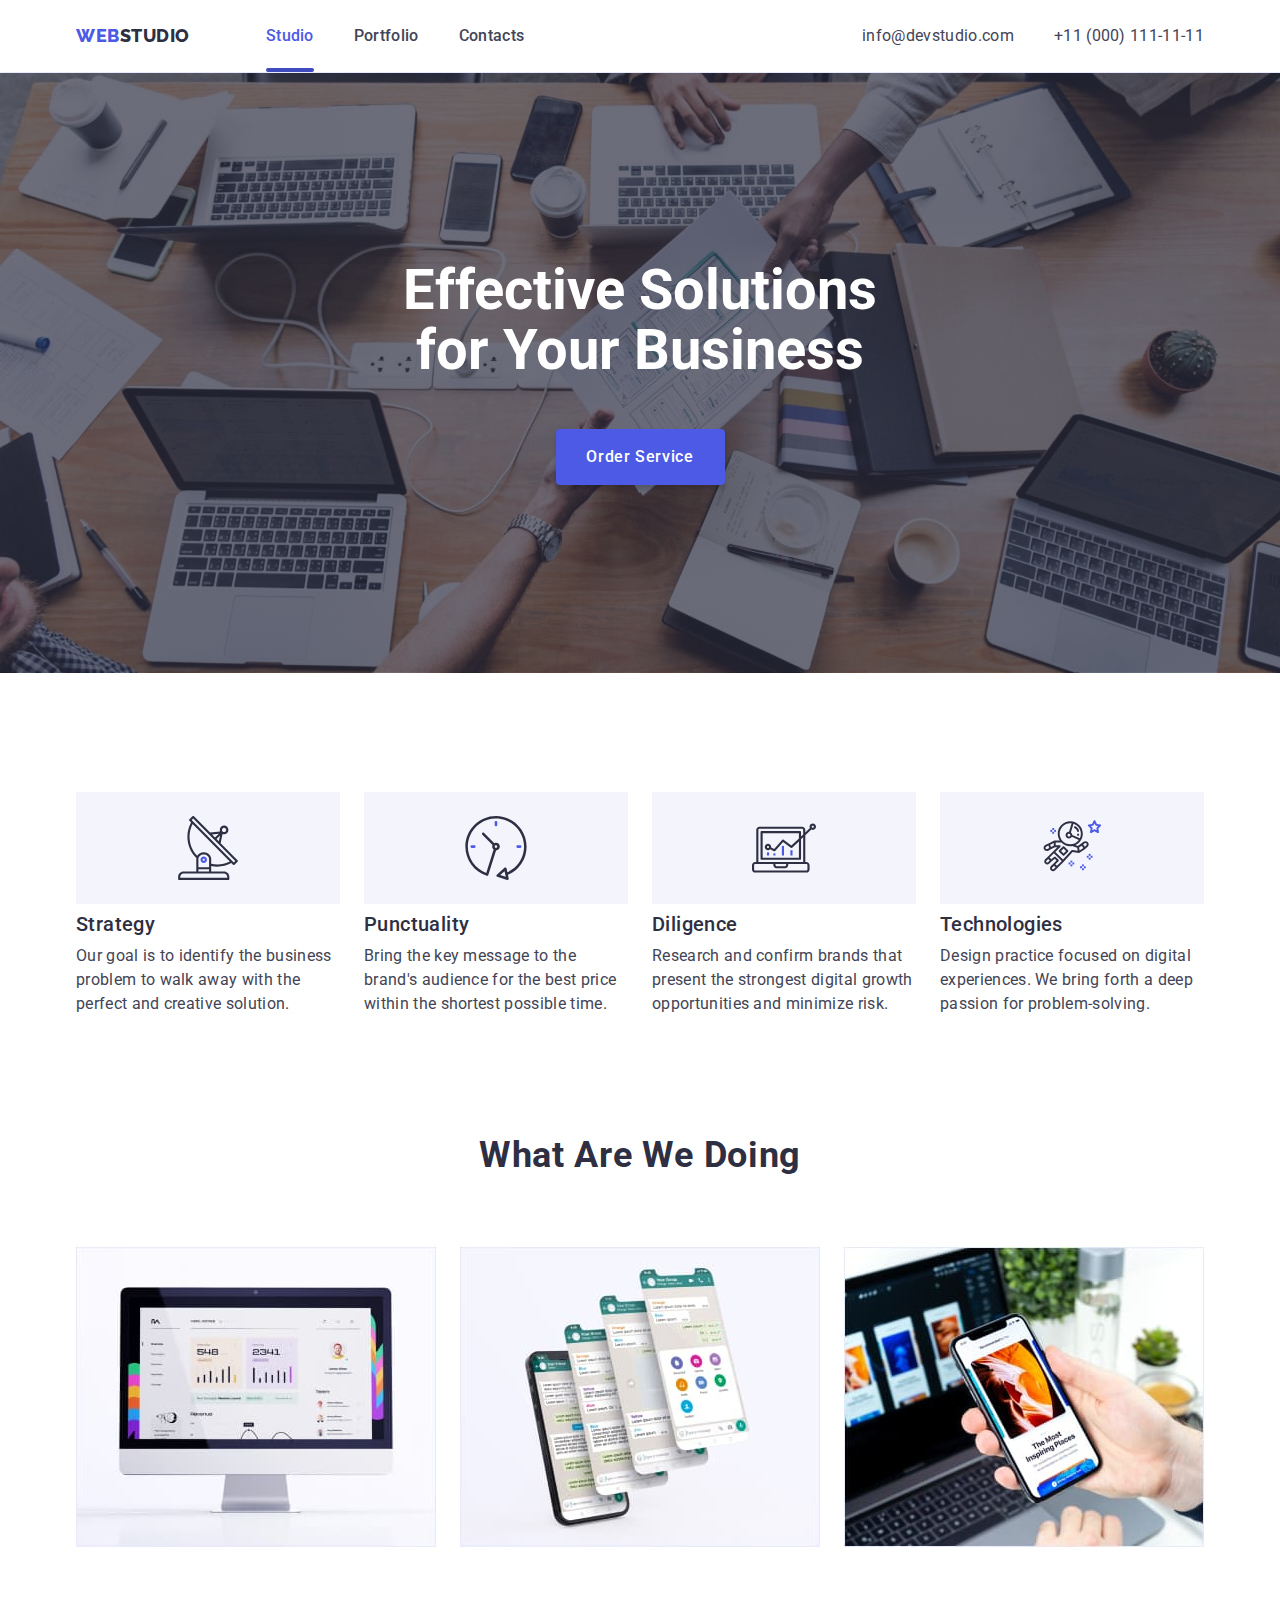
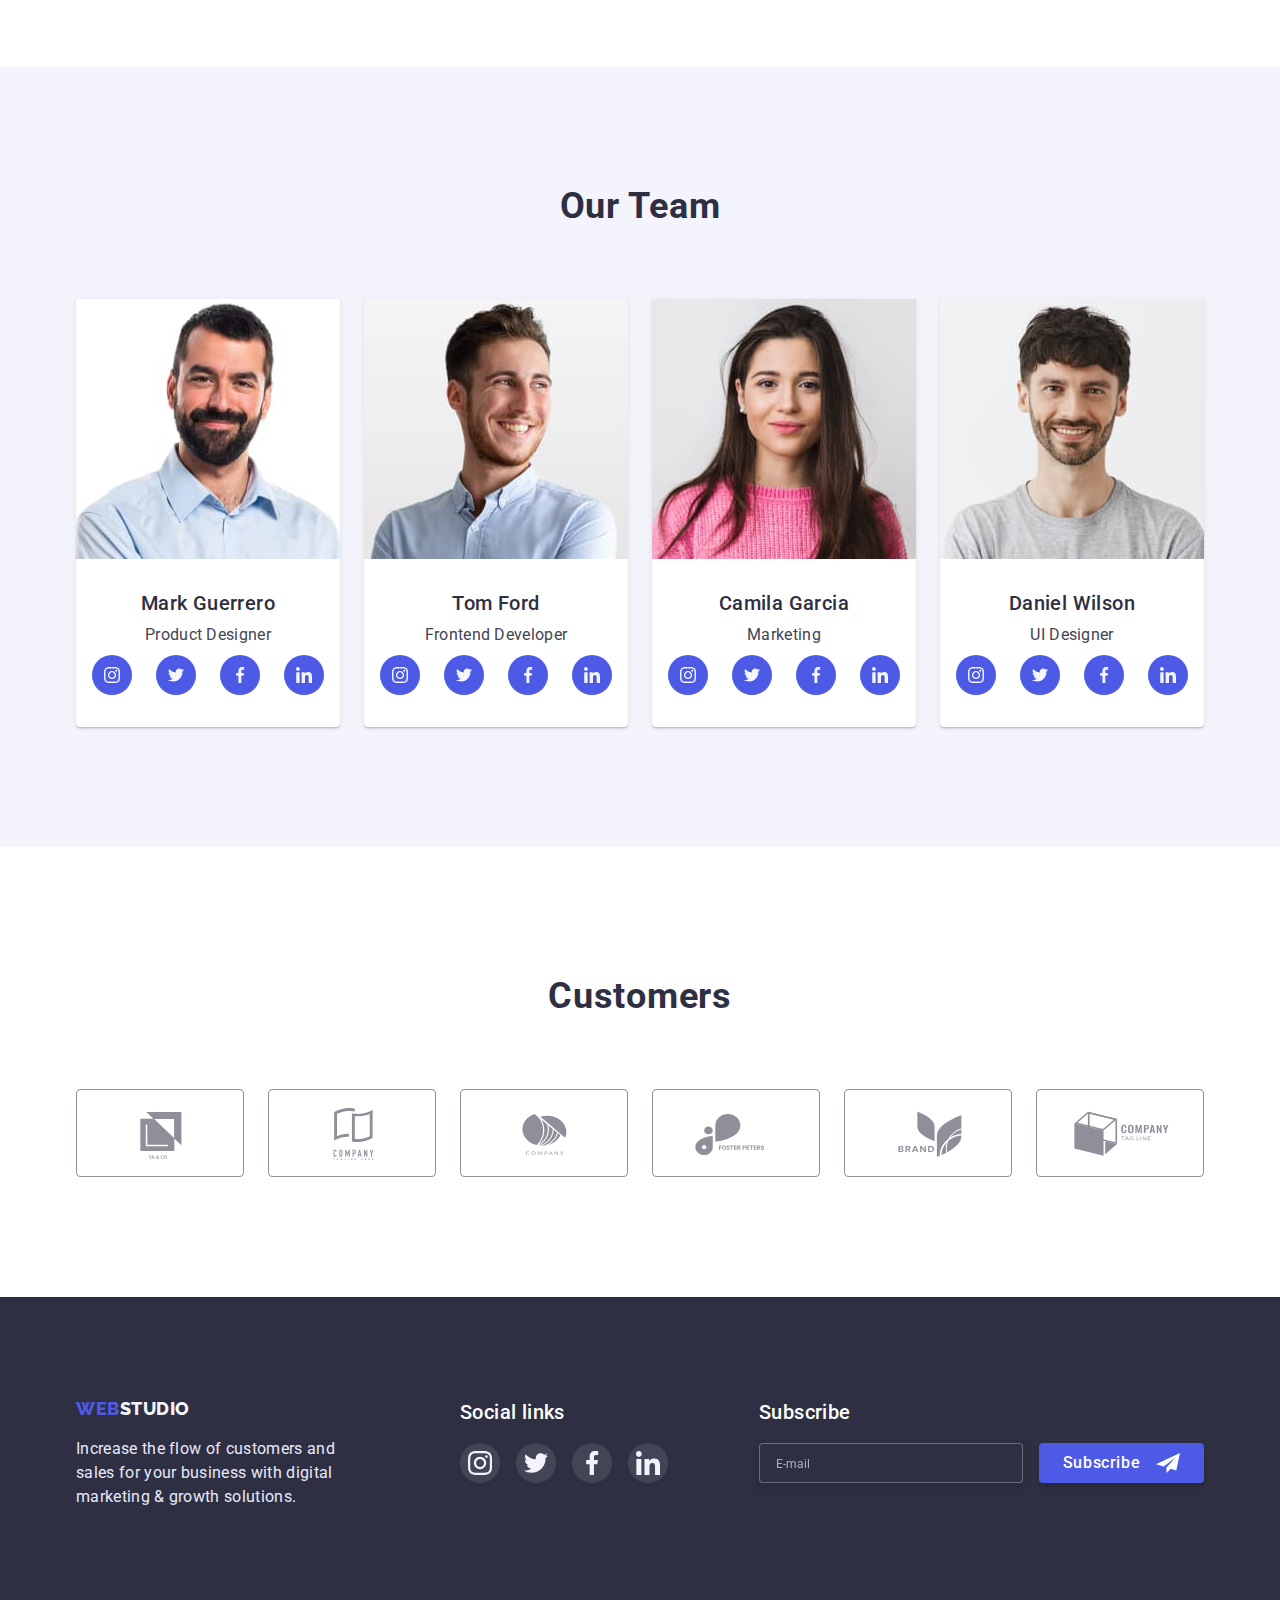
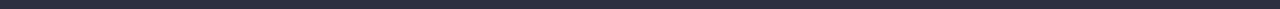
==== index.html @ 541d3044 "create7" ====
<!DOCTYPE html>
<html lang="en">
  <head>
    <meta charset="UTF-8" />
    <meta http-equiv="X-UA-Compatible" content="IE=edge" />
    <meta name="viewport" content="width=device-width, initial-scale=1.0" />
    <title>Document</title>
    <link rel="preconnect" href="https://fonts.googleapis.com" />
    <link rel="preconnect" href="https://fonts.gstatic.com" crossorigin />
    <link
      href="https://fonts.googleapis.com/css2?family=Raleway:wght@700&family=Roboto:wght@400;500;700;900&display=swap"
      rel="stylesheet"
    />
    <link rel="stylesheet" href="./css/normalize.css" />
    <link rel="stylesheet" href="./css/styles.css" />
  </head>
  <body class="first-page">

      <!---------------------- TOP-LINE ---------------------------->

    <header class="top">
      <div class="container header-container">
        <a href="/" class="logo link">WEB<span class="studio">STUDIO</span></a>
        <nav class="navigation">
          <ul class="menu list">
            <li><a href="" class="menu-item link current">Studio</a></li>
            <li>
              <a href="./portfolio.html" class="menu-item link">Portfolio</a>
            </li>
            <li><a href="" class="menu-item link">Contacts</a></li>
          </ul>
        </nav>
        <ul class="contact list">
          <li class="contact-item">
            <a class="link mail connection" href="mailto:info@devstudio.com"
              >info@devstudio.com</a
            >
          </li>
          <li class="contact-item">
            <a class="link phone connection" href="tel:+110001111111"
              >+11 (000) 111-11-11</a>
          </li>
        </ul>
      </div>
    </header>
    <main>

      <!------------------------- HERO ----------------------------->

      <section class="hero hero-ground">
        <div class="container">
          <h1 class="main-title">Effective Solutions for Your Business</h1>
          <button data-modal-open type="button" class="first-btn btn">
            Order Service
          </button>
        </div>
      </section>

      <!----------------------- ADVANTAGES -------------------------->

      <section class="advantages section">
        <div class="container">
          <h2 class="visually-hidden">Advantages</h2>
          <ul class="list adv-list">
            <li class="adv-item">
              <div class="picture-adv">
                <svg width="64" height="64">
                  <use href="./images/icons.svg#icon-antenna"></use>
                </svg>
              </div>
              <h3 class="title">Strategy</h3>
              <p class="adv-text">
                Our goal is to identify the business problem to walk away with
                the perfect and creative solution.
              </p>
            </li>
            <li class="adv-item">
              <div class="picture-adv">
                <svg width="64" height="64">
                  <use href="./images/icons.svg#icon-clock"></use>
                </svg>
              </div>
              <h3 class="title">Punctuality</h3>
              <p class="adv-text">
                Bring the key message to the brand's audience for the best price
                within the shortest possible time.
              </p>
            </li>
            <li class="adv-item">
              <div class="picture-adv">
                <svg width="64" height="64">
                  <use href="./images/icons.svg#icon-diagram"></use>
                </svg>
              </div>
              <h3 class="title">Diligence</h3>
              <p class="adv-text">
                Research and confirm brands that present the strongest digital
                growth opportunities and minimize risk.
              </p>
            </li>
            <li class="adv-item">
              <div class="picture-adv">
                <svg width="64" height="64">
                  <use href="./images/icons.svg#icon-astronaut"></use>
                </svg>
              </div>
              <h3 class="title">Technologies</h3>
              <p class="adv-text">
                Design practice focused on digital experiences. We bring forth a
                deep passion for problem-solving.
              </p>
            </li>
          </ul>
        </div>
      </section>

      <!--------------------- LIST OF DOING ------------------------->

      <section class="works section">
        <div class="container">
          <h2 class="heading">What are we doing</h2>
          <ul class="list pic-doing">
            <li class="picture">
              <img src="./images/web.jpg" alt="web" width="360" />
            </li>
            <li class="picture">
              <img src="./images/app.jpg" alt="app" width="360" />
            </li>
            <li class="picture">
              <img src="./images/design.jpg" alt="design" width="360" />
            </li>
          </ul>
        </div>
      </section>

      <!------------------------- TEAM ------------------------------->

      <section class="team section">
        <div class="container">
          <h2 class="heading">Our Team</h2>
          <ul class="list card-general">
            <li class="team-card">
              <img src="./images/mark.jpg" alt="mark" width="264" />
              <div class="space-card">
                <h3 class="card-name title">Mark Guerrero</h3>
                <p class="card-title">Product Designer</p>
                <ul class="soc-contacts list">
                  <li class="soc-items">
                    <a href="" class="soc-link link">
                      <svg class="soc-icon" width="16" height="16">
                        <use href="./images/icons.svg#icon-instagram"></use>
                      </svg>
                    </a>
                  </li>
                  <li class="soc-items">
                    <a href="" class="soc-link link">
                      <svg class="soc-icon" width="16" height="16">
                        <use href="./images/icons.svg#icon-twitter"></use>
                      </svg>
                    </a>
                  </li>
                  <li class="soc-items">
                    <a href="" class="soc-link link">
                      <svg class="soc-icon" width="16" height="16">
                        <use href="./images/icons.svg#icon-facebook"></use>
                      </svg>
                    </a>
                  </li>
                  <li class="soc-items">
                    <a href="" class="soc-link link">
                      <svg class="soc-icon" width="16" height="16">
                        <use href="./images/icons.svg#icon-linkedin"></use>
                      </svg>
                    </a>
                  </li>
                </ul>
              </div>
            </li>
            <li class="team-card">
              <img src="./images/tom.jpg" alt="tom" width="264" />
              <div class="space-card">
                <h3 class="card-name title">Tom Ford</h3>
                <p class="card-title">Frontend Developer</p>
                <ul class="soc-contacts list">
                  <li class="soc-items">
                    <a href="" class="soc-link link">
                      <svg class="soc-icon" width="16" height="16">
                        <use href="./images/icons.svg#icon-instagram"></use>
                      </svg>
                    </a>
                  </li>
                  <li class="soc-items">
                    <a href="" class="soc-link link">
                      <svg class="soc-icon" width="16" height="16">
                        <use href="./images/icons.svg#icon-twitter"></use>
                      </svg>
                    </a>
                  </li>
                  <li class="soc-items">
                    <a href="" class="soc-link link">
                      <svg class="soc-icon" width="16" height="16">
                        <use href="./images/icons.svg#icon-facebook"></use>
                      </svg>
                    </a>
                  </li>
                  <li class="soc-items">
                    <a href="" class="soc-link link">
                      <svg class="soc-icon" width="16" height="16">
                        <use href="./images/icons.svg#icon-linkedin"></use>
                      </svg>
                    </a>
                  </li>
                </ul>
              </div>
            </li>
            <li class="team-card">
              <img src="./images/camila.jpg" alt="camila" width="264" />
              <div class="space-card">
                <h3 class="card-name title">Camila Garcia</h3>
                <p class="card-title">Marketing</p>
                <ul class="soc-contacts list">
                  <li class="soc-items">
                    <a href="" class="soc-link link">
                      <svg class="soc-icon" width="16" height="16">
                        <use href="./images/icons.svg#icon-instagram"></use>
                      </svg>
                    </a>
                  </li>
                  <li class="soc-items">
                    <a href="" class="soc-link link">
                      <svg class="soc-icon" width="16" height="16">
                        <use href="./images/icons.svg#icon-twitter"></use>
                      </svg>
                    </a>
                  </li>
                  <li class="soc-items">
                    <a href="" class="soc-link link">
                      <svg class="soc-icon" width="16" height="16">
                        <use href="./images/icons.svg#icon-facebook"></use>
                      </svg>
                    </a>
                  </li>
                  <li class="soc-items">
                    <a href="" class="soc-link link">
                      <svg class="soc-icon" width="16" height="16">
                        <use href="./images/icons.svg#icon-linkedin"></use>
                      </svg>
                    </a>
                  </li>
                </ul>
              </div>
            </li>
            <li class="team-card">
              <img src="./images/daniel.jpg" alt="daniel" width="264" />
              <div class="space-card">
                <h3 class="card-name title">Daniel Wilson</h3>
                <p class="card-title">UI Designer</p>
                <ul class="soc-contacts list">
                  <li class="soc-items">
                    <a href="" class="soc-link link">
                      <svg class="soc-icon" width="16" height="16">
                        <use href="./images/icons.svg#icon-instagram"></use>
                      </svg>
                    </a>
                  </li>
                  <li class="soc-items">
                    <a href="" class="soc-link link">
                      <svg class="soc-icon" width="16" height="16">
                        <use href="./images/icons.svg#icon-twitter"></use>
                      </svg>
                    </a>
                  </li>
                  <li class="soc-items">
                    <a href="" class="soc-link link">
                      <svg class="soc-icon" width="16" height="16">
                        <use href="./images/icons.svg#icon-facebook"></use>
                      </svg>
                    </a>
                  </li>
                  <li class="soc-items">
                    <a href="" class="soc-link link">
                      <svg class="soc-icon" width="16" height="16">
                        <use href="./images/icons.svg#icon-linkedin"></use>
                      </svg>
                    </a>
                  </li>
                </ul>
              </div>
            </li>
          </ul>
        </div>
      </section>

      <!----------------------- CUSTOMERS ---------------------------->

      <section class="customers section">
        <div class="container">
          <h2 class="heading">Customers</h2>
          <ul class="customers-card list">
            <li class="company">
              <a class="company-link link" href="">
                <svg class="company-icon" width="104" height="56">
                  <use href="./images/icons.svg#icon-partner1"></use>
                </svg>
              </a>
            </li>
            <li class="company">
              <a class="company-link link" href="">
                <svg class="company-icon" width="104" height="56">
                  <use href="./images/icons.svg#icon-partner2"></use>
                </svg>
              </a>
            </li>
            <li class="company">
              <a class="company-link link" href="">
                <svg class="company-icon" width="104" height="56">
                  <use href="./images/icons.svg#icon-partner3"></use>
                </svg>
              </a>
            </li>
            <li class="company">
              <a class="company-link link" href="">
                <svg class="company-icon" width="104" height="56">
                  <use href="./images/icons.svg#icon-partner4"></use>
                </svg>
              </a>
            </li>
            <li class="company">
              <a class="company-link link" href="">
                <svg class="company-icon" width="104" height="56">
                  <use href="./images/icons.svg#icon-partner5"></use>
                </svg>
              </a>
            </li>
            <li class="company">
              <a class="company-link link" href="">
                <svg class="company-icon" width="104" height="56">
                  <use href="./images/icons.svg#icon-partner6"></use>
                </svg>
              </a>
            </li>
          </ul>
        </div>
      </section>
    </main>

     <!------------------------- FOOTER ------------------------------>

    <footer class="footer footer-ground">
      <div class="container three-boxes">

       <!------------------------- first-box ------------------------>
      
        <div class="first-footer-box">
          <a href="/" class="logo link logo-footer"
            >WEB<span class="studio-footer">STUDIO</span></a>
          <p class="text-footer">
            Increase the flow of customers and sales for your business with
            digital marketing & growth solutions.
          </p>
        </div>

        <!------------------------- second-box ------------------------>

        <div class="second-footer-box">
          <h3 class="title title-footer">Social links</h3>
          <ul class="soc-contacts-footer list">
            <li class="soc-items">
              <a href="" class="soc-link-footer link">
                <svg class="soc-icon" width="24" height="24">
                  <use href="./images/icons.svg#icon-instagram"></use>
                </svg>
              </a>
            </li>
            <li class="soc-items">
              <a href="" class="soc-link-footer link">
                <svg class="soc-icon" width="24" height="24">
                  <use href="./images/icons.svg#icon-twitter"></use>
                </svg>
              </a>
            </li>
            <li class="soc-items">
              <a href="" class="soc-link-footer link">
                <svg class="soc-icon" width="24" height="24">
                  <use href="./images/icons.svg#icon-facebook"></use>
                </svg>
              </a>
            </li>
            <li class="soc-items">
              <a href="" class="soc-link-footer link">
                <svg class="soc-icon" width="24" height="24">
                  <use href="./images/icons.svg#icon-linkedin"></use>
                </svg>
              </a>
            </li>
          </ul>
        </div>

        <!------------------------- third-box ------------------------>

        <div class="third-footer-box">
          <form class="email-input">
            <p class="title title-footer">Subscribe</p>
              <div class="subscribe-flex">
                <input type="email" name="email" placeholder="E-mail" class="subscribe-input">
                  <button type="submit" class="btn subscribe-btn">Subscribe
                    <svg class="icon-tg" width="24" height="24">
                      <use href="./images/icons.svg#icon-tg"></use>
                    </svg>
                  </button>
              </div>
          </form>
        </div>
      </div>
    </footer>

    <!------------------------- BACKDROP ----------------------------->

      <div class="backdrop is-hidden" data-modal>
        <div class="modal">
          <p class="modal-title">
            Leave your contacts and we will call you back
          </p>

          <form class="contact-form">
        
            <!-------------------- inputs -------------------------->
            <div class="parent">
              <label for="name" class="form-field">
                <span class="form-label">Name</span>
                <span class="icon-set">
                  <input type="text" name="name" class="form-input" />
                  <svg width="18" height="18" class="icon">
                    <use href="./images/icons.svg#icon-person"></use>
                  </svg>
                </span>
              </label>
            </div>
        
            <div class="parent">
              <label for="tel" class="form-field">
                <span class="form-label">Phone</span>
                <span class="icon-set">
                  <input type="tel" name="tel" class="form-input" />
                  <svg width="18" height="24" class="icon">
                    <use href="./images/icons.svg#icon-phone"></use>
                  </svg>
                </span>
              </label>
            </div>
        
            <div class="parent">
              <label for="email" class="form-field">
                <span class="form-label">Email</span>
                <span class="icon-set">
                  <input type="email" name="email" class="form-input" />
                  <svg width="18" height="24" class="icon">
                    <use href="./images/icons.svg#icon-email"></use>
                  </svg>
                </span>
              </label>
            </div>
        
            <!-------------------- comments -------------------------->
        
            <label for="comment" class="form-field">
              <span class="form-label">Comment</span>
              <textarea name="comment" placeholder="Text input" class="textarea-form"></textarea>
            </label>
        
            <!-------------------- checker -------------------------->
          <label class="check-label">
            <input type="checkbox" name="agreement" class="check-input visually-hidden">
              <span class="checkbox"></span>
              <span class="text-agreement">
                I accept the terms and conditions of the
                <a class="agreement" href="">Privacy Policy</a>
              </span>
          </label>
              
        
            <!-------------------- button-send -------------------------->
        
            <div class="button-modal">
              <button type="submit" class="btn button-send">Send</button>
            </div>
        
            <button type="button" class="modal-close" data-modal-close>
              <svg width="8" height="8" class="modal-close-cross">
                <use href="./images/icons.svg#icon-close-cross"></use>
              </svg>
            </button>
          </form>
        </div>
      </div>
        

   <!-------------------------- JS_SCRIPT ---------------------------->

    <script src="./js/modal.js"></script>

  </body>
</html>
---- css/styles.css ----
:root {
    --first-text-color: #434455;
    --second-text-color: #E7E9FC;
    --first-title-color: #FFFFFF;
    --second-title-color: #2E2F42;
    --btn-color: #FFFFFF;
    --first-active-color: #404BBF;
    --second-btn-background: #F4F4FD;
    --first-logo-color: #4D5AE5;
    --second-logo-color: #2E2F42;
    --active-color: #4D5AE5;
    --menu-color: #2E2F42;
    --menu-hover-color: #434455;
    --body-background: #FFFFFF;
    --footer-background: #2E2F42;
    --hero-background: #2E2F42;
    --team-background-color: #F4F4FD;
    --card-background: #FFFFFF;
    --studio-footer-color: #F4F4FD;
    --slate-color: #434455;
    --modal-bc: #FCFCFC;
    --modal-close-bc: #E7E9FC;
    --icon-modal-fill: #2E2F42;
    --border-color: 1px solid #E7E9FC;
    --transition: 250ms cubic-bezier(0.4, 0, 0.2, 1);
}
body {
    font-family: "Roboto", sans-serif;
    font-size: 16px;
    background-color: var(--body-background);
    color: var(--slate-color);
} 
* {
    box-sizing: border-box;
}
.container {
    width: 1158px;
    margin-right: auto;
    margin-left: auto;
    padding-left: 15px;
    padding-right: 15px;
}
.section {
    padding-bottom: 120px;
    padding-top: 96px;
}
ul {
margin: 0;
padding-left: 0;
}
img {
    display:block;
    max-width: 100%;
    height: auto;
}
h1,
h2,
h3,
h4,
h5,
h6,
p {
    margin: 0;
}
button {
    margin: 0;
    padding: 0;
}
address {
    font-style: normal;
}
.list {
    list-style: none;
}
.link {
    text-decoration: none;
}
/* ------------- TOP-LINE ----------------*/

.top {
    box-shadow: 0px 2px 1px rgba(46, 47, 66, 0.08), 0px 1px 1px rgba(46, 47, 66, 0.16), 0px 1px 6px rgba(46, 47, 66, 0.08);
    border-bottom: var(--border-color)
}
.logo {
    font-family: 'Raleway', sans-serif;
    font-weight: 800;
    font-size: 18px;
    line-height: 1.33;
    letter-spacing: 0.03em;
    text-transform: uppercase;
    color: var(--first-logo-color);
    margin-right: 76px;
}
.studio {
        color: var(--second-logo-color);
}
.header-container, .menu, .contact, .soc-link, .soc-link-footer {
    display: flex;
    align-items: center;
}
.menu {
    gap: 40px;
} 
.menu-item {
    position: relative;
    transition: color var(--transition);
    font-weight: 500;
    color: var(--menu-color);
    padding-top: 24px;
    padding-bottom: 24px;
    display: block;
    line-height: 1.5;
    letter-spacing: 0.02em;
    color: var(--slate-color);
}
.menu-item:hover, .menu-item:focus,
.mail:hover, .mail:focus,
.phone:hover, .phone:focus,
.agreement {  
color: var(--active-color);
}
.menu-item.current::after {
    content: '';
    position: absolute;
    left: 0;
    bottom: 0;
    width: 100%;
    height: 4px;
    background-color: var(--first-active-color);
    border-radius: 2px;
}
.current {
    color: var(--active-color);
}
.contact {
    margin-left: auto;
}
.connection, .modal-title, .adv-text, .text-footer {
    line-height: 1.5;
    letter-spacing: 0.02em;
    color: var(--slate-color);
}
.mail {
    transition: color var(--transition);
    margin-right: 40px;
}
.phone {
    transition: color var(--transition);
    font-weight: 400;
}

/* --------------HERO------------- */
.hero {
    padding-top: 188px;
    padding-bottom: 188px;
    text-align: center;
    margin-left: auto;
    margin-right: auto;
}
.hero-ground {
    background-color: var(--hero-background);
    background-image: linear-gradient(rgba(46, 47, 66, 0.7), rgba(46, 47, 66, 0.7)), url(../images/office.jpg);
    background-position: center;
    background-repeat: no-repeat;
    background-size: cover;
    max-width: 1440px;
}
.main-title {
    font-weight: 700;
    font-size: 56px;
    line-height: 1.07;
    color: var(--first-title-color);
    margin: 0 auto 48px;
    width: 494px;
}
.btn {
    font-family: inherit;
    font-weight: 500;
    font-size: 16px;
    letter-spacing: 0.04em;
    cursor: pointer;
}

.first-btn, .button-send, .subscribe-btn {
    min-width: 169px;
    height: 56px;
    line-height: 1.19;
    background-color: var(--active-color);
    box-shadow: 0px 4px 4px rgba(0, 0, 0, 0.15);
    border-radius: 4px;
    border: none;
    color: var(--btn-color);
    transition: background-color var(--transition),
                box-shadow var(--transition);
}
.first-btn:hover, .first-btn:focus,
.button-send:hover, .button-send:focus,
.subscribe-btn:hover, .subscribe-btn:focus {
    background-color: var(--first-active-color);
    box-shadow: 0px 4px 4px rgba(0, 0, 0, 0.15);
}

.backdrop {
    position: fixed;
    top: 0;
    left: 0;
    width: 100%;
    height: 100%;
    opacity: 1;
    background-color: rgba(46, 47, 66, 0.4);
    transition: opacity var(--transition);
}
.is-hidden {
    opacity: 0;
    pointer-events: none;
}
.backdrop.is-hidden .modal {
    transform: translate(-50%, -50%) scaleX(0);
}
.modal {
    position: absolute;
    top: 50%;
    left: 50%;
    transform: translate(-50%, -50%);
    width: 408px;
    padding: 72px 24px 24px;
    background-color: var(--modal-bc);
    box-shadow: 0px 1px 1px rgba(0, 0, 0, 0.14), 0px 1px 3px rgba(0, 0, 0, 0.12), 0px 2px 1px rgba(0, 0, 0, 0.2);
    border-radius: 4px;
    transform: translate(-50%, -50%) scale(1);
    transition: transform var(--transition);
}
.modal-close {
    position: absolute;
    top: 24px;
    right: 24px;
    width: 24px;
    height: 24px;   
    border-radius: 50%;
    cursor: pointer;
    background-color: var(--modal-close-bc);
    border: 1px solid rgba(0, 0, 0, 0.1);
    transition: background-color var(--transition),
                fill var(--transition);
    }
.modal-close:hover, .modal-close:focus, .modal-close:active {
    background-color: var(--first-active-color);
    fill: var(--btn-color);
}

.modal-close-cross {
    position: absolute;
    top: 50%;
    left: 50%;
    transform: translate(-50%, -50%);
}
/* ------------------FORMS---------------------- */
.modal-title {
    font-weight: 500;
    color: var(--second-title-color);
    text-align: center;
    margin-bottom: 16px;
}
.form-field {
    display: flex;
    flex-direction: column;
    border-radius: 4px;
}
.form-label {
    font-size: 12px;
    line-height: 1.33;
    letter-spacing: 0.04em;
    color: #8E8F99;
}
.form-label {
    margin-bottom: 4px;
}
.form-input {
    padding-left: 38px;
    width: 100%;
    height: 40px;
    border: 1px solid rgba(33, 33, 33, 0.2);
    border-radius: 4px;
    background-color: var(--modal-bc);
    outline: none;
    transition: border var(--transition),
                border-radius var(--transition);
}
.icon-set {
    outline: none;
    display: block;
    position: relative;
    transition: fill var(--transition);
}
.parent {
    position: relative;
    margin-bottom: 8px;
}
.icon {
    position: absolute;
    left: 16px;
    top: 50%;
    transform: translateY(-50%);
}
.form-field:focus-within > .icon-set  {
    fill: var(--active-color);
}
.form-input:focus {
    border: 1px solid var(--active-color);
    border-radius: 4px;
}

/* ---------------COMMENT----------------- */
.textarea-form {
    padding: 8px 16px;
    width: 100%;
    height: 120px;
    resize: none;
    border: 1px solid rgba(33, 33, 33, 0.2);
    border-radius: 4px;
    background-color: var(--modal-bc);
    transition: border var(--transition),
                border-radius var(--transition);
}
.textarea-form:focus {
    border: 1px solid var(--active-color);
    border-radius: 4px;
    outline: none;
}
.textarea-form::placeholder {
    color: rgba(117, 117, 117, 0.5);
    letter-spacing: 0.04em;
    line-height: 1.33;
    font-size: 12px;
}

/* ---------------CHECKBOX--------------- */
.check-label {
    display: flex;
    align-items: center;
    color: #757575;
    font-size: 12px;
    line-height: 1.33;
    letter-spacing: 0.04em;
    margin-top: 16px;
    margin-bottom: 24px;
}
.checkbox {
    width: 16px;
    height: 16px;
    margin-right: 8px;
    background-image: url(../images/Checkbox.svg);
    background-color: var(--modal-bc);
    cursor: pointer;
    transition: background-image var(--transition);
    display: block;
}
.check-input:checked+.checkbox {
    background-image: url(../images/Active-checkbox.svg);
}
.agreement {
    outline: none;
    margin-left: 3px;
}
/* -------------------BUTTON-SEND---------------- */
.button-modal {
    display: flex;
    justify-content: center;
}
.button-send{
    outline: none;
}
/* --------------------ADVANTAGES--------------------- */
.advantages {
    padding-top: 120px;
}
.visually-hidden {
    width: 1px;
    height: 1px;
    margin: -1px;
    border: 0;
    padding: 0;
    white-space: nowrap;
    clip-path: inset(100%);
    clip: rect(0 0 0 0);
    overflow: hidden;
}
.adv-item {
    width: calc((100% - 72px) / 4);
}
.picture-adv {
    display: flex;
    justify-content: center;
    height: 112px;
    background-color: #F4F4FD;
    margin-bottom: 8px;
    align-items: center;
}
.adv-list {
    gap: 24px;
    display: flex;
}
.title {
    font-weight: 500;
    font-size: 20px;
    line-height: 1.2;
    letter-spacing: 0.02em;
    color: var(--second-title-color);
    margin-bottom: 8px;
}
.adv-text {
    color: var(--first-text-color);
}

/* ------------------ LIST OF DOING--------------------- */
.works {
    padding-top: 0px;
}
.heading {
    font-weight: 700;
    font-size: 36px;
    line-height: 1.1;
    text-align: center;
    letter-spacing: 0.02em;
    text-transform: capitalize;
    color: var(--second-title-color);
    margin-bottom: 72px;
}
.pic-doing {
    display: flex;
    gap: 24px;
    align-items: center;
}

/* ------------------OUR TEAM--------------------- */
.team {
    background-color: var(--team-background-color);
    margin-left: auto;
    margin-right: auto;
    padding-top: 120px;
}
.card-general {
    display: flex;
    gap: 24px;
}
.team-card {
    background-color: var(--card-background);
    box-shadow: 0px 1px 6px rgba(46, 47, 66, 0.08), 0px 1px 1px rgba(46, 47, 66, 0.16), 0px 2px 1px rgba(46, 47, 66, 0.08);
    border-radius: 0px 0px 4px 4px;
    width: 264px;
}
.card-name {
    font-weight: 500;
    font-size: 20px;
    line-height: 1.2;
    text-align: center;
    letter-spacing: 0.02em;
    color: var(--second-title-color);
}
.card-title {
    line-height: 1.5;
    text-align: center;
    letter-spacing: 0.02em;
    color: var(--first-text-color);
    margin-bottom: 8px;
}
.soc-contacts {
    display: flex;
    justify-content: center;
    gap: 24px;
}
.soc-items {
    width: 40px;
    height: 40px;
}
.soc-link {
    transition: background-color var(--transition);
    width: 100%;
    height: 100%;
    background-color: var(--active-color);
    border-radius: 50px;
    justify-content: center;
}
 .soc-icon {
    fill: #F4F4FD;
}
.soc-link:hover, .soc-link:focus {
    background-color: var(--first-active-color);
}
.space-card {
    padding-top: 32px;
    padding-bottom: 32px;
}

/* --------------------- CUSTOMERS ------------------- */
.customers {
    padding-top: 130px;
}
.customers-card {
    display: flex;
    justify-content: center;
    gap: 24px;
}
.company {
    width: calc((100% - 120px) / 6);
}
.company-link {
    transition: fill var(--transition),
                border var(--transition);
    display: flex;
    border: 1px solid #8E8F99;
    border-radius: 4px;
    fill: #8E8F99;
    height: 88px;
    align-items: center;
    justify-content: center;
}
.company-link:hover, .company-link:focus {
    fill: var(--first-active-color);
    border: 1px solid var(--first-active-color);
}

/* ------------------- FOOTER --------------------- */
.footer {
    padding-top: 100px;
    padding-bottom: 100px;
}
.footer-ground {
    background-color: var(--footer-background)
}
.three-boxes {
    display: flex;
}
.first-footer-box {
    max-width: 264px;
    margin-right: 120px;
}
.logo-footer {
    line-height: 1.33;
    margin-bottom: 16px;
}
.studio-footer {
    color: var(--studio-footer-color);
}
.text-footer {
    color: var(--second-text-color);
    width: 264px;
    margin-top: 16px;
}
.title-footer {
    line-height: 1.5;
    color: #FFFFFF;
    margin-bottom: 16px;  
}
.soc-contacts-footer, .subscribe-flex {
    display: flex;
    gap: 16px;
}
.soc-link-footer {
    transition: background-color var(--transition);
    justify-content: center;
    width: 100%;
    height: 100%;
    background-color: rgba(255, 255, 255, 0.1);
    border-radius: 50px;
}
.soc-link-footer:hover, .soc-link-footer:focus {
    background-color: #31D0AA;
}
.subscribe-input {
    width: 264px;
    height: 40px;
    background-color: var(--footer-background);
    border: 1px solid rgba(255, 255, 255, 0.3);
    filter: drop-shadow(0px 4px 4px rgba(0, 0, 0, 0.15));
    border-radius: 4px;
    padding-left: 16px;
    color: #FFFFFF;
    outline: none;
    transition: border var(--transition),
                border-radius var(--transition);
}
.subscribe-input:focus {
    border: 1px solid #31D0AA;
    border-radius: 4px;
}
.subscribe-input::placeholder {
    font-size: 12px;
    line-height: 2;
    color: rgba(255, 255, 255, 0.6);
    padding-top: 8px;
}
.third-footer-box {
    margin-left: auto;
}
.subscribe-btn {
    min-width: 165px;
    height: 40px;
    line-height: 1.5;
    display: flex;
    justify-content: center;
    align-items: center;
}
.icon-tg {
    fill: #FFFFFF;
    margin-left: 16px;
}

/*-------------- PAGE 2 PORTFOLIO ----------------- */
.filters {
    padding-top: 96px;
}
.filters_btn {
    margin-bottom: 72px;
    display: flex;
    gap: 24px;
    justify-content: center;
}

/* -------------------- BUTTONS -------------------- */
.second-btn {
    transition: background-color var(--transition),
            box-shadow var(--transition),
            color var(--transition),
            border-color var(--transition);
    line-height: 1.5;
    background-color: var(--second-btn-background);
    border: var(--border-color);
    border-radius: 4px;
    color: var(--active-color);
    padding: 12px 24px;
}
.second-btn:hover, .second-btn:focus {
    background-color: var(--active-color);
    box-shadow: 0px 3px 1px rgba(0, 0, 0, 0.1), 0px 2px 1px rgba(0, 0, 0, 0.08), 0px 2px 2px rgba(0, 0, 0, 0.12);
    color: var(--btn-color);
    border-color: var(--active-color);
}
/* ------------------ GALLERY ------------------- */

.gallery {
    display: flex;
    flex-wrap: wrap;
    gap: 48px 24px;
}
.gallery-img {
    background-color: var(--card-background);
    flex-basis: calc((100% - 48px) / 3);
    border: var(--border-color);
}
.gallery-link {
    transition: box-shadow var(--transition);
    display: block;
}
.gallery-link:hover, .gallery-link:focus {
box-shadow: 0px 1px 6px rgba(46, 47, 66, 0.08), 0px 1px 1px rgba(46, 47, 66, 0.16), 0px 2px 1px rgba(46, 47, 66, 0.08);
}
.gallery-text {
    line-height: 1.5;
    letter-spacing: 0.02em;
    color: var(--first-text-color);
}
.gallery-p {
    padding: 32px 16px;
}
.overlay-general {
    position: relative;
    overflow: hidden;
}
.overlay {
    width: 100%;
    height: 100%;
    position: absolute;
    background-color: var(--active-color);
    left: 0;
    top: 0;
    transform: translateY(100%);
    transition: transform var(--transition);
}
.overlay-text {
    line-height: 1.5;
    color: var(--team-background-color);
    position: absolute; 
    left: 32px;
    right: 32px;
    top: 40px;  
    overflow: hidden;
}
.gallery-link:hover .overlay,
.gallery-link:focus .overlay {
    transform: translate(0, 0);
    transition: transform var(--transition);
}
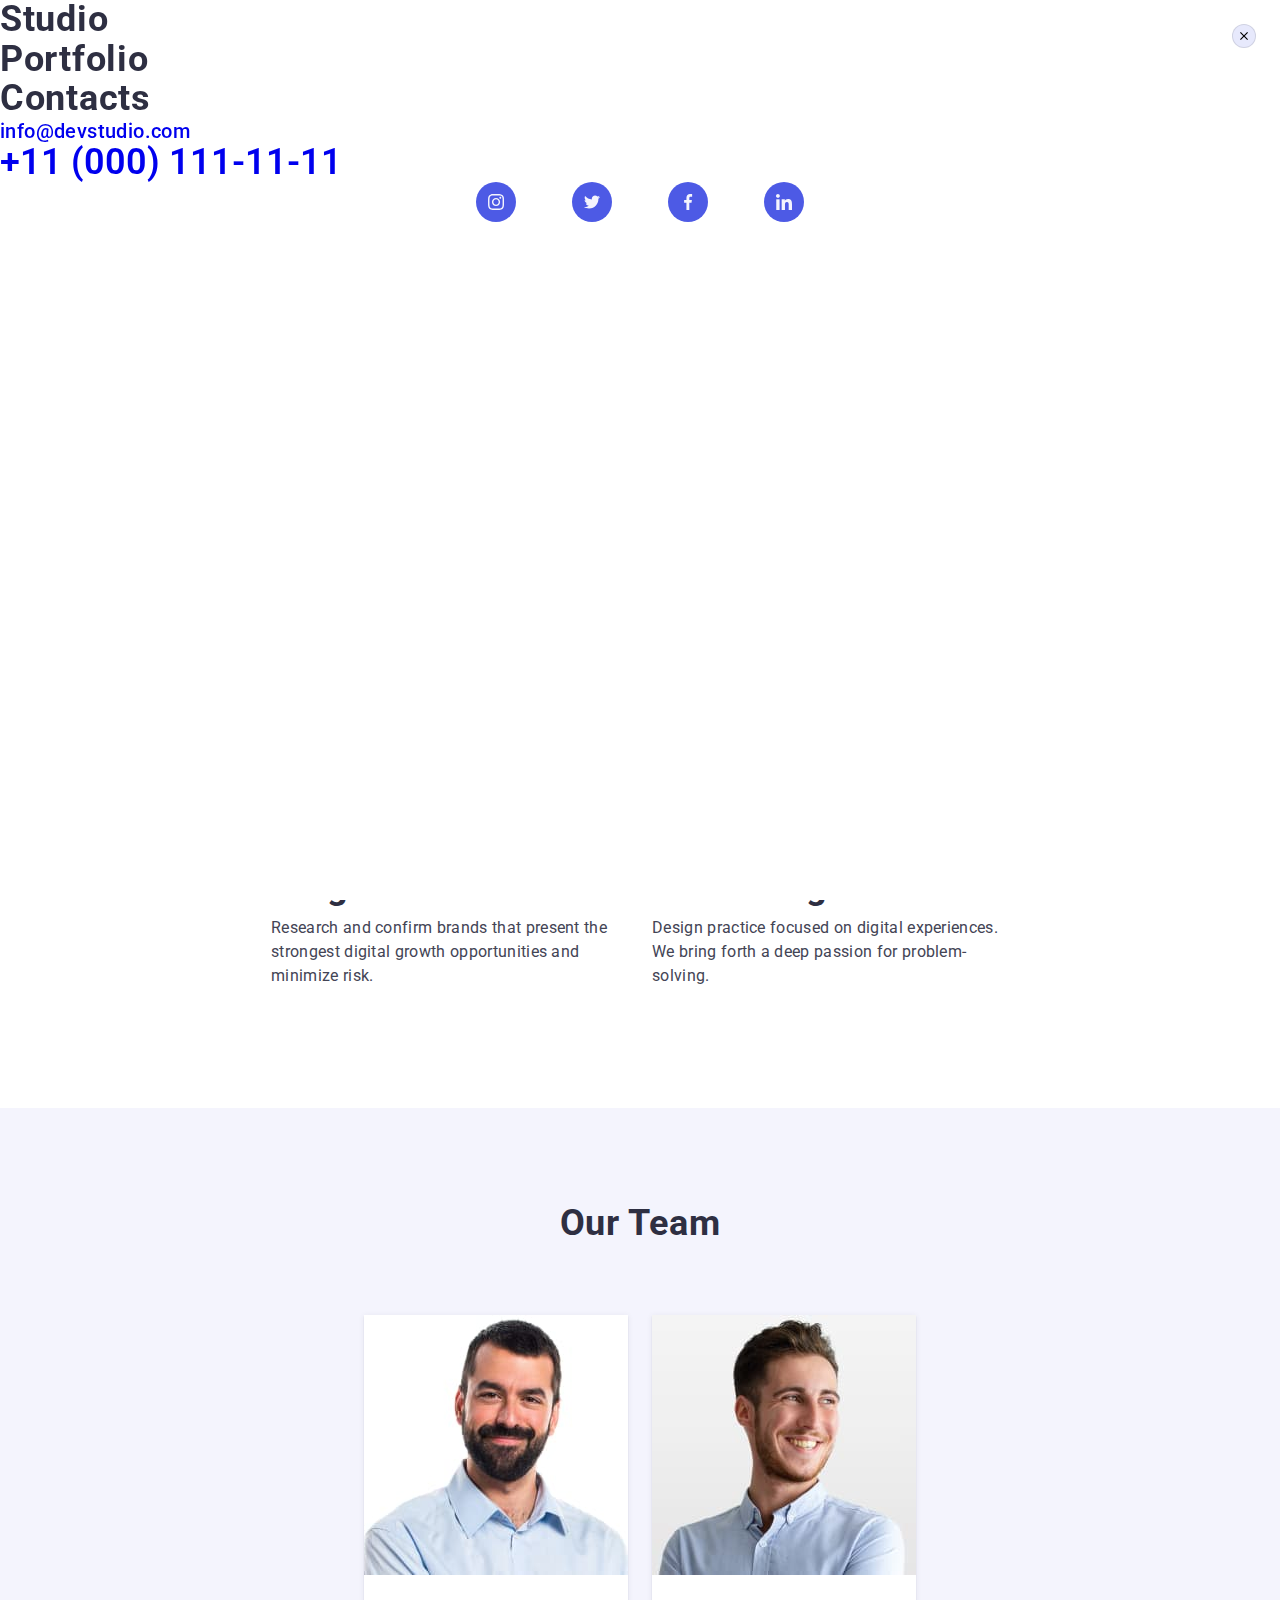
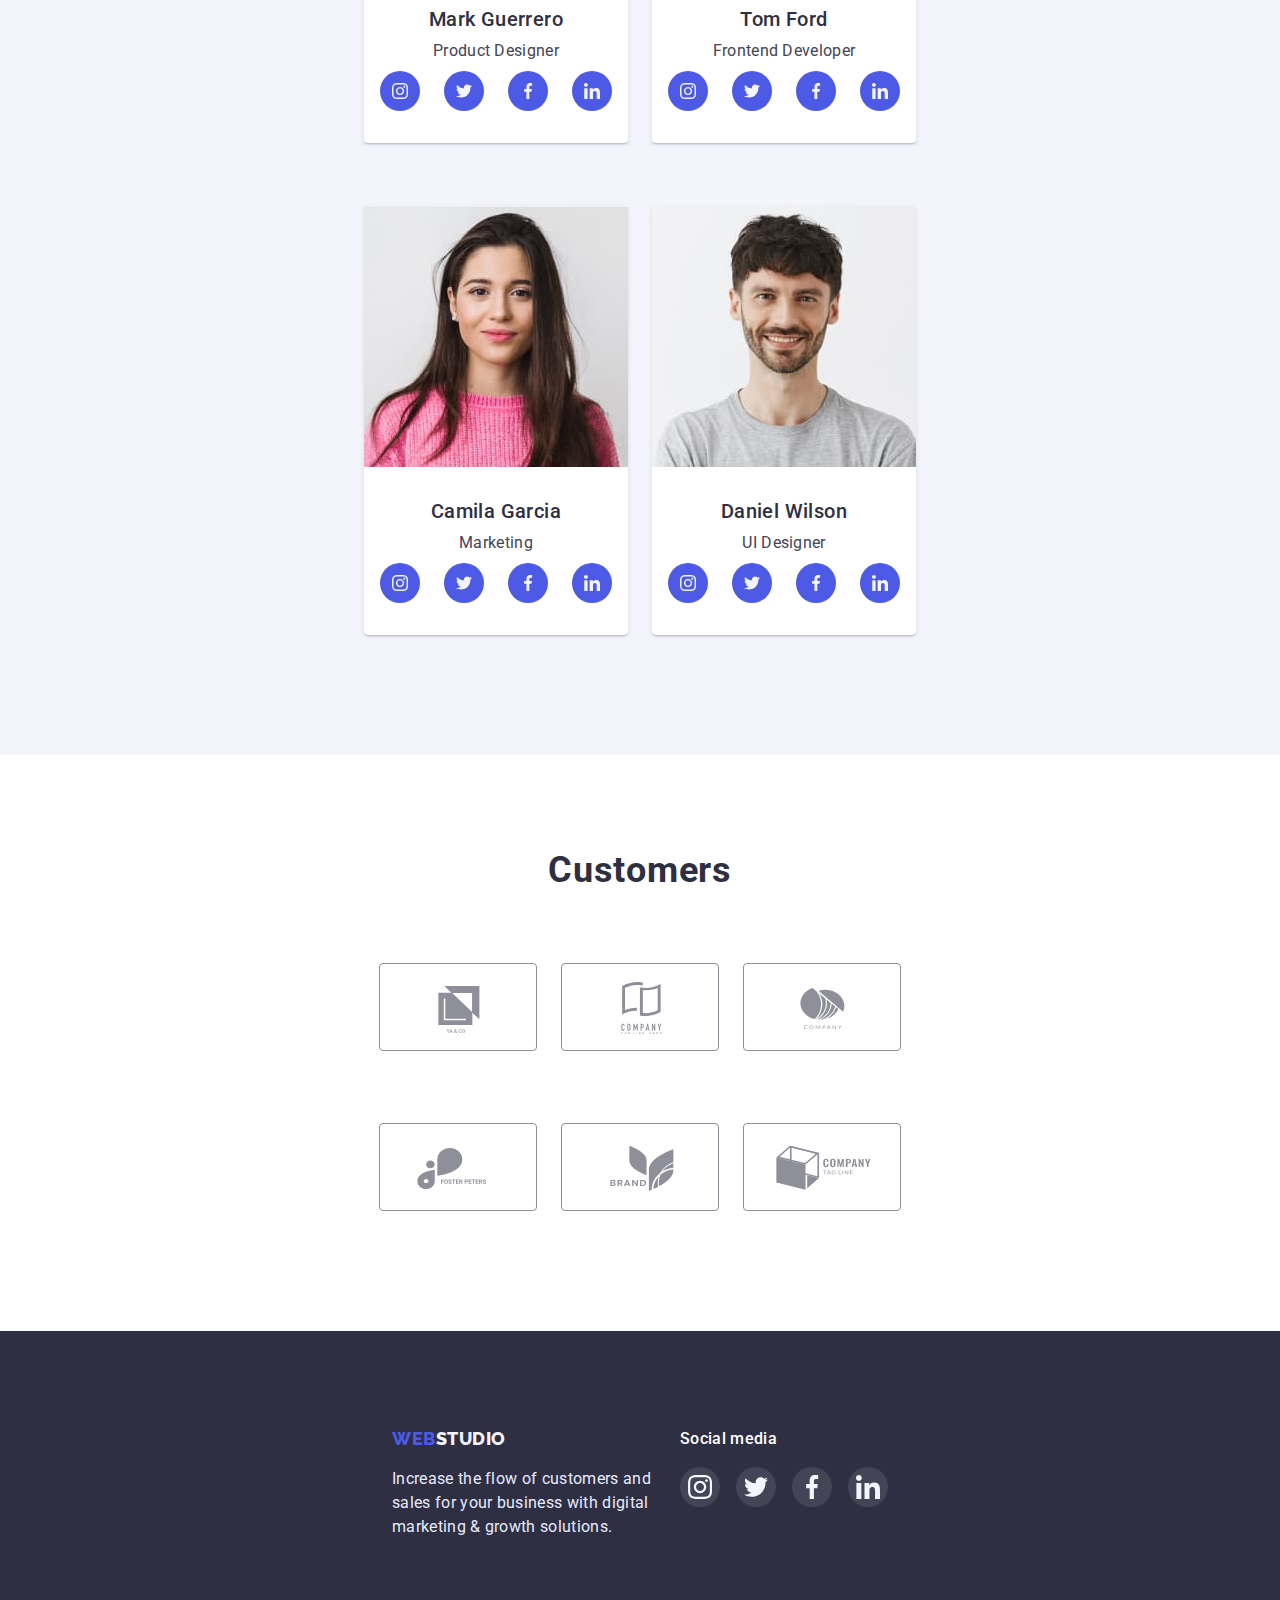
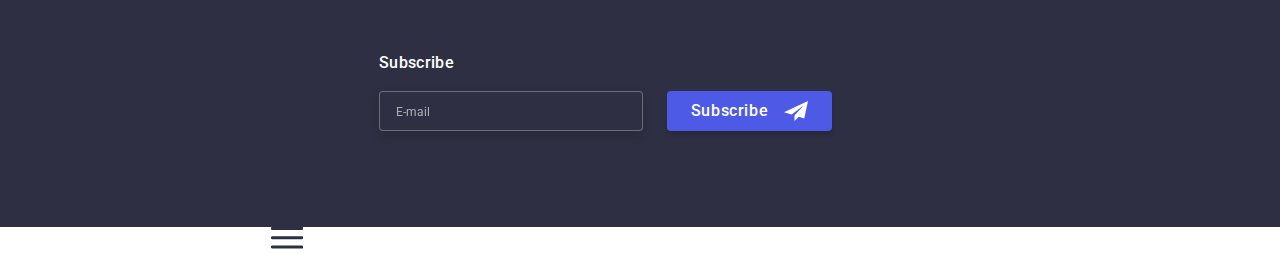
==== commit 8cf512bd: "menu1" ====
--- a/index.html
+++ b/index.html
@@ -13,6 +13,10 @@
     />
     <link rel="stylesheet" href="./css/normalize.css" />
     <link rel="stylesheet" href="./css/styles.css" />
+    <link rel="stylesheet" href="./css/mobile.css" />
+    <link rel="stylesheet" href="./css/mobile_menu.css" />
+    <link rel="stylesheet" href="./css/tablet.css" />
+    <link rel="stylesheet" href="./css/desktop.css" />
   </head>
   <body class="first-page">
 
@@ -21,6 +25,12 @@
     <header class="top">
       <div class="container header-container">
         <a href="/" class="logo link">WEB<span class="studio">STUDIO</span></a>
+     
+     
+
+        
+      <!-------------------- MENU-GENERAL ------------------------>
+      </div>
         <nav class="navigation">
           <ul class="menu list">
             <li><a href="" class="menu-item link current">Studio</a></li>
@@ -137,12 +147,12 @@
 
       <section class="team section">
         <div class="container">
-          <h2 class="heading">Our Team</h2>
+          <h2 class="heading ">Our Team</h2>
           <ul class="list card-general">
             <li class="team-card">
               <img src="./images/mark.jpg" alt="mark" width="264" />
               <div class="space-card">
-                <h3 class="card-name title">Mark Guerrero</h3>
+                <h3 class="card-name">Mark Guerrero</h3>
                 <p class="card-title">Product Designer</p>
                 <ul class="soc-contacts list">
                   <li class="soc-items">
@@ -179,7 +189,7 @@
             <li class="team-card">
               <img src="./images/tom.jpg" alt="tom" width="264" />
               <div class="space-card">
-                <h3 class="card-name title">Tom Ford</h3>
+                <h3 class="card-name">Tom Ford</h3>
                 <p class="card-title">Frontend Developer</p>
                 <ul class="soc-contacts list">
                   <li class="soc-items">
@@ -216,7 +226,7 @@
             <li class="team-card">
               <img src="./images/camila.jpg" alt="camila" width="264" />
               <div class="space-card">
-                <h3 class="card-name title">Camila Garcia</h3>
+                <h3 class="card-name">Camila Garcia</h3>
                 <p class="card-title">Marketing</p>
                 <ul class="soc-contacts list">
                   <li class="soc-items">
@@ -253,7 +263,7 @@
             <li class="team-card">
               <img src="./images/daniel.jpg" alt="daniel" width="264" />
               <div class="space-card">
-                <h3 class="card-name title">Daniel Wilson</h3>
+                <h3 class="card-name">Daniel Wilson</h3>
                 <p class="card-title">UI Designer</p>
                 <ul class="soc-contacts list">
                   <li class="soc-items">
@@ -363,7 +373,7 @@
         <!------------------------- second-box ------------------------>
 
         <div class="second-footer-box">
-          <h3 class="title title-footer">Social links</h3>
+          <h3 class="title-footer">Social media</h3>
           <ul class="soc-contacts-footer list">
             <li class="soc-items">
               <a href="" class="soc-link-footer link">
@@ -400,7 +410,7 @@
 
         <div class="third-footer-box">
           <form class="email-input">
-            <p class="title title-footer">Subscribe</p>
+            <p class="title-footer">Subscribe</p>
               <div class="subscribe-flex">
                 <input type="email" name="email" placeholder="E-mail" class="subscribe-input">
                   <button type="submit" class="btn subscribe-btn">Subscribe
@@ -493,11 +503,78 @@
           </form>
         </div>
       </div>
+
+    <!---------------------- MOBILE-MENU ---------------------------->
+        <div class="container">
+          <button type="button" class="menu-open btn" aria-expanded="false" aria-controls="menu-container" data-menu-button>
+            <svg class="menu-open-icon" width="32" height="22" aria-label="on-off">
+              <use href="./images/icons.svg#icon-charm_menu"></use>
+            </svg>
+          </button>
+          <nav>
+            <div class="mob-menu">
+
+              <button type="button" class="mob-close" data-modal-close>
+                <svg width="8" height="8" class="mob-close-cross">
+                  <use href="./images/icons.svg#icon-close-cross"></use>
+                </svg>
+              </button>
+
+              <ul class="mob-menu-list list">
+                <li><a href="" class="mob-menu-item link current">Studio</a></li>
+                <li>
+                  <a href="./portfolio.html" class="mob-menu-item link">Portfolio</a>
+                </li>
+                <li><a href="" class="mob-menu-item link">Contacts</a></li>
+              </ul>
+
+              <ul class="mob-menu-contact list">
+                <li class="mob-menu-mail">
+                  <a class="link" href="mailto:info@devstudio.com">info@devstudio.com</a>
+                </li>
+                <li class="mob-menu-phone">
+                  <a class="link" href="tel:+110001111111">+11 (000) 111-11-11</a>
+                </li>
+              </ul>
+        
+              <ul class="mob-menu-soc-contacts list">
+                <li class="mob-menu-soc-items">
+                  <a href="" class="mob-menu-soc-link link">
+                    <svg class="mob-menu-soc-icon" width="16" height="16">
+                      <use href="./images/icons.svg#icon-instagram"></use>
+                    </svg>
+                  </a>
+                </li>
+                <li class="mob-menu-soc-items">
+                  <a href="" class="mob-menu-soc-link link">
+                    <svg class="mob-menu-soc-icon" width="16" height="16">
+                      <use href="./images/icons.svg#icon-twitter"></use>
+                    </svg>
+                  </a>
+                </li>
+                <li class="mob-menu-soc-items">
+                  <a href="" class="mob-menu-soc-link link">
+                    <svg class="mob-menu-soc-icon" width="16" height="16">
+                      <use href="./images/icons.svg#icon-facebook"></use>
+                    </svg>
+                  </a>
+                </li>
+                <li class="mob-menu-soc-items">
+                  <a href="" class="mob-menu-soc-link link">
+                    <svg class="mob-menu-soc-icon" width="16" height="16">
+                      <use href="./images/icons.svg#icon-linkedin"></use>
+                    </svg>
+                  </a>
+                </li>
+              </ul>
+            </div>
+        </div>
+        </nav>
         
 
    <!-------------------------- JS_SCRIPT ---------------------------->
 
     <script src="./js/modal.js"></script>
-
+    <script src="./js/mobile-menu.js"></script>
   </body>
 </html>
--- a/css/styles.css
+++ b/css/styles.css
@@ -29,29 +29,29 @@
     font-size: 16px;
     background-color: var(--body-background);
     color: var(--slate-color);
-} 
+}
 * {
     box-sizing: border-box;
 }
 .container {
-    width: 1158px;
-    margin-right: auto;
-    margin-left: auto;
     padding-left: 15px;
     padding-right: 15px;
+    margin-left: auto;
+    margin-right: auto;
 }
 .section {
     padding-bottom: 120px;
     padding-top: 96px;
 }
 ul {
-margin: 0;
-padding-left: 0;
+    margin: 0;
+    padding-left: 0;
 }
 img {
-    display:block;
+    display: block;
     max-width: 100%;
     height: auto;
+    width: 100%;
 }
 h1,
 h2,
@@ -66,6 +66,13 @@
     margin: 0;
     padding: 0;
 }
+.btn {
+    font-family: inherit;
+    font-weight: 500;
+    font-size: 16px;
+    letter-spacing: 0.04em;
+    cursor: pointer;
+}
 address {
     font-style: normal;
 }
@@ -75,6 +82,7 @@
 .link {
     text-decoration: none;
 }
+
 /* ------------- TOP-LINE ----------------*/
 
 .top {
@@ -92,96 +100,46 @@
     margin-right: 76px;
 }
 .studio {
-        color: var(--second-logo-color);
-}
-.header-container, .menu, .contact, .soc-link, .soc-link-footer {
-    display: flex;
-    align-items: center;
-}
-.menu {
-    gap: 40px;
-} 
-.menu-item {
-    position: relative;
-    transition: color var(--transition);
-    font-weight: 500;
-    color: var(--menu-color);
-    padding-top: 24px;
-    padding-bottom: 24px;
-    display: block;
-    line-height: 1.5;
-    letter-spacing: 0.02em;
-    color: var(--slate-color);
-}
-.menu-item:hover, .menu-item:focus,
-.mail:hover, .mail:focus,
-.phone:hover, .phone:focus,
-.agreement {  
-color: var(--active-color);
-}
-.menu-item.current::after {
-    content: '';
-    position: absolute;
-    left: 0;
-    bottom: 0;
-    width: 100%;
-    height: 4px;
-    background-color: var(--first-active-color);
-    border-radius: 2px;
+    color: var(--second-logo-color);
 }
 .current {
     color: var(--active-color);
 }
 .contact {
-    margin-left: auto;
-}
-.connection, .modal-title, .adv-text, .text-footer {
-    line-height: 1.5;
-    letter-spacing: 0.02em;
-    color: var(--slate-color);
-}
-.mail {
-    transition: color var(--transition);
-    margin-right: 40px;
-}
-.phone {
-    transition: color var(--transition);
-    font-weight: 400;
-}
-
-/* --------------HERO------------- */
+    display: none;
+}
+
+.menu {
+    display: none;
+}
+
+/* -------------------------HERO------------------- */
 .hero {
-    padding-top: 188px;
-    padding-bottom: 188px;
+    padding-top: 112px;
+    padding-bottom: 112px;
     text-align: center;
     margin-left: auto;
     margin-right: auto;
 }
 .hero-ground {
     background-color: var(--hero-background);
-    background-image: linear-gradient(rgba(46, 47, 66, 0.7), rgba(46, 47, 66, 0.7)), url(../images/office.jpg);
+    background-image: linear-gradient(rgba(46, 47, 66, 0.7), rgba(46, 47, 66, 0.7)), url(../images/bcg_mob.jpg);
     background-position: center;
     background-repeat: no-repeat;
     background-size: cover;
-    max-width: 1440px;
+    max-width: 428px;
 }
 .main-title {
     font-weight: 700;
-    font-size: 56px;
-    line-height: 1.07;
+    font-size: 36px;
+    line-height: 1.11;
     color: var(--first-title-color);
-    margin: 0 auto 48px;
-    width: 494px;
-}
-.btn {
-    font-family: inherit;
-    font-weight: 500;
-    font-size: 16px;
-    letter-spacing: 0.04em;
-    cursor: pointer;
-}
-
-.first-btn, .button-send, .subscribe-btn {
+    margin: 0 auto 72px;
+    width: 318px;
+}
+.first-btn,
+.button-send,
+.subscribe-btn {
     min-width: 169px;
     height: 56px;
     line-height: 1.19;
@@ -191,188 +149,21 @@
     border: none;
     color: var(--btn-color);
     transition: background-color var(--transition),
-                box-shadow var(--transition);
-}
-.first-btn:hover, .first-btn:focus,
-.button-send:hover, .button-send:focus,
-.subscribe-btn:hover, .subscribe-btn:focus {
+        box-shadow var(--transition);
+}
+.first-btn:hover,
+.first-btn:focus,
+.button-send:hover,
+.button-send:focus,
+.subscribe-btn:hover,
+.subscribe-btn:focus {
     background-color: var(--first-active-color);
     box-shadow: 0px 4px 4px rgba(0, 0, 0, 0.15);
 }
 
-.backdrop {
-    position: fixed;
-    top: 0;
-    left: 0;
-    width: 100%;
-    height: 100%;
-    opacity: 1;
-    background-color: rgba(46, 47, 66, 0.4);
-    transition: opacity var(--transition);
-}
-.is-hidden {
-    opacity: 0;
-    pointer-events: none;
-}
-.backdrop.is-hidden .modal {
-    transform: translate(-50%, -50%) scaleX(0);
-}
-.modal {
-    position: absolute;
-    top: 50%;
-    left: 50%;
-    transform: translate(-50%, -50%);
-    width: 408px;
-    padding: 72px 24px 24px;
-    background-color: var(--modal-bc);
-    box-shadow: 0px 1px 1px rgba(0, 0, 0, 0.14), 0px 1px 3px rgba(0, 0, 0, 0.12), 0px 2px 1px rgba(0, 0, 0, 0.2);
-    border-radius: 4px;
-    transform: translate(-50%, -50%) scale(1);
-    transition: transform var(--transition);
-}
-.modal-close {
-    position: absolute;
-    top: 24px;
-    right: 24px;
-    width: 24px;
-    height: 24px;   
-    border-radius: 50%;
-    cursor: pointer;
-    background-color: var(--modal-close-bc);
-    border: 1px solid rgba(0, 0, 0, 0.1);
-    transition: background-color var(--transition),
-                fill var(--transition);
-    }
-.modal-close:hover, .modal-close:focus, .modal-close:active {
-    background-color: var(--first-active-color);
-    fill: var(--btn-color);
-}
-
-.modal-close-cross {
-    position: absolute;
-    top: 50%;
-    left: 50%;
-    transform: translate(-50%, -50%);
-}
-/* ------------------FORMS---------------------- */
-.modal-title {
-    font-weight: 500;
-    color: var(--second-title-color);
-    text-align: center;
-    margin-bottom: 16px;
-}
-.form-field {
-    display: flex;
-    flex-direction: column;
-    border-radius: 4px;
-}
-.form-label {
-    font-size: 12px;
-    line-height: 1.33;
-    letter-spacing: 0.04em;
-    color: #8E8F99;
-}
-.form-label {
-    margin-bottom: 4px;
-}
-.form-input {
-    padding-left: 38px;
-    width: 100%;
-    height: 40px;
-    border: 1px solid rgba(33, 33, 33, 0.2);
-    border-radius: 4px;
-    background-color: var(--modal-bc);
-    outline: none;
-    transition: border var(--transition),
-                border-radius var(--transition);
-}
-.icon-set {
-    outline: none;
-    display: block;
-    position: relative;
-    transition: fill var(--transition);
-}
-.parent {
-    position: relative;
-    margin-bottom: 8px;
-}
-.icon {
-    position: absolute;
-    left: 16px;
-    top: 50%;
-    transform: translateY(-50%);
-}
-.form-field:focus-within > .icon-set  {
-    fill: var(--active-color);
-}
-.form-input:focus {
-    border: 1px solid var(--active-color);
-    border-radius: 4px;
-}
-
-/* ---------------COMMENT----------------- */
-.textarea-form {
-    padding: 8px 16px;
-    width: 100%;
-    height: 120px;
-    resize: none;
-    border: 1px solid rgba(33, 33, 33, 0.2);
-    border-radius: 4px;
-    background-color: var(--modal-bc);
-    transition: border var(--transition),
-                border-radius var(--transition);
-}
-.textarea-form:focus {
-    border: 1px solid var(--active-color);
-    border-radius: 4px;
-    outline: none;
-}
-.textarea-form::placeholder {
-    color: rgba(117, 117, 117, 0.5);
-    letter-spacing: 0.04em;
-    line-height: 1.33;
-    font-size: 12px;
-}
-
-/* ---------------CHECKBOX--------------- */
-.check-label {
-    display: flex;
-    align-items: center;
-    color: #757575;
-    font-size: 12px;
-    line-height: 1.33;
-    letter-spacing: 0.04em;
-    margin-top: 16px;
-    margin-bottom: 24px;
-}
-.checkbox {
-    width: 16px;
-    height: 16px;
-    margin-right: 8px;
-    background-image: url(../images/Checkbox.svg);
-    background-color: var(--modal-bc);
-    cursor: pointer;
-    transition: background-image var(--transition);
-    display: block;
-}
-.check-input:checked+.checkbox {
-    background-image: url(../images/Active-checkbox.svg);
-}
-.agreement {
-    outline: none;
-    margin-left: 3px;
-}
-/* -------------------BUTTON-SEND---------------- */
-.button-modal {
-    display: flex;
-    justify-content: center;
-}
-.button-send{
-    outline: none;
-}
 /* --------------------ADVANTAGES--------------------- */
 .advantages {
-    padding-top: 120px;
+    padding-top: 96px;
 }
 .visually-hidden {
     width: 1px;
@@ -385,36 +176,39 @@
     clip: rect(0 0 0 0);
     overflow: hidden;
 }
-.adv-item {
-    width: calc((100% - 72px) / 4);
-}
 .picture-adv {
-    display: flex;
-    justify-content: center;
-    height: 112px;
-    background-color: #F4F4FD;
-    margin-bottom: 8px;
-    align-items: center;
+    display: none;
 }
 .adv-list {
-    gap: 24px;
-    display: flex;
+    gap: 72px;
+    display: flex;
+    flex-wrap: wrap;
 }
 .title {
-    font-weight: 500;
-    font-size: 20px;
-    line-height: 1.2;
+    font-weight: 700;
+    font-size: 36px;
+    line-height: 1.11;
     letter-spacing: 0.02em;
     color: var(--second-title-color);
     margin-bottom: 8px;
+    text-align: center;
 }
 .adv-text {
     color: var(--first-text-color);
+    line-height: 1.5;
+    letter-spacing: 0.02em;
 }
 
 /* ------------------ LIST OF DOING--------------------- */
 .works {
-    padding-top: 0px;
+    display: none;
+}
+/* ------------------TEAM--------------------- */
+.team {
+    background-color: var(--team-background-color);
+    margin-left: auto;
+    margin-right: auto;
+    padding-top: 96px;
 }
 .heading {
     font-weight: 700;
@@ -426,22 +220,11 @@
     color: var(--second-title-color);
     margin-bottom: 72px;
 }
-.pic-doing {
-    display: flex;
-    gap: 24px;
-    align-items: center;
-}
-
-/* ------------------OUR TEAM--------------------- */
-.team {
-    background-color: var(--team-background-color);
-    margin-left: auto;
-    margin-right: auto;
-    padding-top: 120px;
-}
 .card-general {
     display: flex;
-    gap: 24px;
+    gap: 72px;
+    flex-wrap: wrap;
+    justify-content: center;
 }
 .team-card {
     background-color: var(--card-background);
@@ -456,6 +239,8 @@
     text-align: center;
     letter-spacing: 0.02em;
     color: var(--second-title-color);
+    margin-bottom: 8px;
+    text-align: center;
 }
 .card-title {
     line-height: 1.5;
@@ -480,11 +265,14 @@
     background-color: var(--active-color);
     border-radius: 50px;
     justify-content: center;
-}
- .soc-icon {
+    display: flex;
+    align-items: center;
+}
+.soc-icon {
     fill: #F4F4FD;
 }
-.soc-link:hover, .soc-link:focus {
+.soc-link:hover,
+.soc-link:focus {
     background-color: var(--first-active-color);
 }
 .space-card {
@@ -493,20 +281,23 @@
 }
 
 /* --------------------- CUSTOMERS ------------------- */
+
 .customers {
-    padding-top: 130px;
+    padding-top: 96px;
 }
 .customers-card {
     display: flex;
     justify-content: center;
-    gap: 24px;
+    flex-wrap: wrap;
+    row-gap: 72px;
+    column-gap: 16px;
 }
 .company {
-    width: calc((100% - 120px) / 6);
+    width: calc((100% - 16px) / 2);
 }
 .company-link {
     transition: fill var(--transition),
-                border var(--transition);
+        border var(--transition);
     display: flex;
     border: 1px solid #8E8F99;
     border-radius: 4px;
@@ -515,46 +306,64 @@
     align-items: center;
     justify-content: center;
 }
-.company-link:hover, .company-link:focus {
+.company-link:hover,
+.company-link:focus {
     fill: var(--first-active-color);
     border: 1px solid var(--first-active-color);
 }
 
 /* ------------------- FOOTER --------------------- */
 .footer {
-    padding-top: 100px;
-    padding-bottom: 100px;
+    padding-top: 96px;
+    padding-bottom: 96px;
 }
 .footer-ground {
     background-color: var(--footer-background)
 }
 .three-boxes {
-    display: flex;
-}
+    
+}
+/* < !------------------------- first-box ------------------------> */
+
 .first-footer-box {
-    max-width: 264px;
-    margin-right: 120px;
+    max-width: 268px;
+    margin-bottom: 72px;
+    margin-left: auto;
+    margin-right: auto;
 }
 .logo-footer {
-    line-height: 1.33;
-    margin-bottom: 16px;
+    display: block;
+    text-align: center;
+    margin-right: 0;
 }
 .studio-footer {
     color: var(--studio-footer-color);
 }
 .text-footer {
     color: var(--second-text-color);
-    width: 264px;
+    width: 268px;
     margin-top: 16px;
-}
+    line-height: 1.5;
+    letter-spacing: 0.02em;
+}
+/* <!------------------------- second-box ------------------------> */
+
 .title-footer {
     line-height: 1.5;
     color: #FFFFFF;
-    margin-bottom: 16px;  
-}
-.soc-contacts-footer, .subscribe-flex {
+    margin-bottom: 16px;
+    font-weight: 500;
+    font-size: 16px;
+    letter-spacing: 0.02em;
+    text-align: center;
+}
+.soc-contacts-footer {
     display: flex;
     gap: 16px;
+    justify-content: center;
+}
+.soc-contacts-footer {
+    margin-bottom: 72px;
 }
 .soc-link-footer {
     transition: background-color var(--transition);
@@ -563,12 +372,17 @@
     height: 100%;
     background-color: rgba(255, 255, 255, 0.1);
     border-radius: 50px;
-}
-.soc-link-footer:hover, .soc-link-footer:focus {
+    display: flex;
+    align-items: center;
+}
+.soc-link-footer:hover,
+.soc-link-footer:focus {
     background-color: #31D0AA;
 }
+
+/* < !------------------------- third-box ------------------------> */
 .subscribe-input {
-    width: 264px;
+    width: 396px;
     height: 40px;
     background-color: var(--footer-background);
     border: 1px solid rgba(255, 255, 255, 0.3);
@@ -578,7 +392,7 @@
     color: #FFFFFF;
     outline: none;
     transition: border var(--transition),
-                border-radius var(--transition);
+        border-radius var(--transition);
 }
 .subscribe-input:focus {
     border: 1px solid #31D0AA;
@@ -590,9 +404,6 @@
     color: rgba(255, 255, 255, 0.6);
     padding-top: 8px;
 }
-.third-footer-box {
-    margin-left: auto;
-}
 .subscribe-btn {
     min-width: 165px;
     height: 40px;
@@ -601,6 +412,12 @@
     justify-content: center;
     align-items: center;
 }
+.subscribe-flex {
+    display: flex;
+    gap: 24px;
+    justify-content: center;
+    flex-wrap: wrap;
+}
 .icon-tg {
     fill: #FFFFFF;
     margin-left: 16px;
@@ -620,9 +437,9 @@
 /* -------------------- BUTTONS -------------------- */
 .second-btn {
     transition: background-color var(--transition),
-            box-shadow var(--transition),
-            color var(--transition),
-            border-color var(--transition);
+        box-shadow var(--transition),
+        color var(--transition),
+        border-color var(--transition);
     line-height: 1.5;
     background-color: var(--second-btn-background);
     border: var(--border-color);
@@ -630,12 +447,14 @@
     color: var(--active-color);
     padding: 12px 24px;
 }
-.second-btn:hover, .second-btn:focus {
+.second-btn:hover,
+.second-btn:focus {
     background-color: var(--active-color);
     box-shadow: 0px 3px 1px rgba(0, 0, 0, 0.1), 0px 2px 1px rgba(0, 0, 0, 0.08), 0px 2px 2px rgba(0, 0, 0, 0.12);
     color: var(--btn-color);
     border-color: var(--active-color);
 }
+
 /* ------------------ GALLERY ------------------- */
 
 .gallery {
@@ -652,8 +471,9 @@
     transition: box-shadow var(--transition);
     display: block;
 }
-.gallery-link:hover, .gallery-link:focus {
-box-shadow: 0px 1px 6px rgba(46, 47, 66, 0.08), 0px 1px 1px rgba(46, 47, 66, 0.16), 0px 2px 1px rgba(46, 47, 66, 0.08);
+.gallery-link:hover,
+.gallery-link:focus {
+    box-shadow: 0px 1px 6px rgba(46, 47, 66, 0.08), 0px 1px 1px rgba(46, 47, 66, 0.16), 0px 2px 1px rgba(46, 47, 66, 0.08);
 }
 .gallery-text {
     line-height: 1.5;
@@ -680,14 +500,199 @@
 .overlay-text {
     line-height: 1.5;
     color: var(--team-background-color);
-    position: absolute; 
+    position: absolute;
     left: 32px;
     right: 32px;
-    top: 40px;  
+    top: 40px;
     overflow: hidden;
 }
 .gallery-link:hover .overlay,
 .gallery-link:focus .overlay {
     transform: translate(0, 0);
     transition: transform var(--transition);
-}+}
+/* ---------------------------BACKDROP------------------------------- */
+.backdrop {
+    position: fixed;
+    top: 0;
+    left: 0;
+    width: 100%;
+    height: 100%;
+    opacity: 1;
+    background-color: rgba(46, 47, 66, 0.4);
+    transition: opacity var(--transition);
+    overflow-y: scroll;
+}
+
+.is-hidden {
+    opacity: 0;
+    pointer-events: none;
+}
+
+.backdrop.is-hidden .modal {
+    transform: translate(-50%, -50%) scaleX(0);
+}
+
+.modal {
+    max-width: 408px;
+    position: absolute;
+    top: 50%;
+    left: 50%;
+    padding: 72px 16px 24px;
+    background-color: var(--modal-bc);
+    box-shadow: 0px 1px 1px rgba(0, 0, 0, 0.14), 0px 1px 3px rgba(0, 0, 0, 0.12), 0px 2px 1px rgba(0, 0, 0, 0.2);
+    border-radius: 4px;
+    transform: translate(-50%, -50%) scale(1);
+    transition: transform var(--transition);
+}
+
+.modal-close {
+    position: absolute;
+    top: 24px;
+    right: 24px;
+    width: 24px;
+    height: 24px;
+    border-radius: 50%;
+    cursor: pointer;
+    background-color: var(--modal-close-bc);
+    border: 1px solid rgba(0, 0, 0, 0.1);
+    transition: background-color var(--transition),
+        fill var(--transition);
+}
+
+.modal-close:hover,
+.modal-close:focus,
+.modal-close:active {
+    background-color: var(--first-active-color);
+    fill: var(--btn-color);
+}
+
+.modal-close-cross {
+    position: absolute;
+    top: 50%;
+    left: 50%;
+    transform: translate(-50%, -50%);
+}
+
+/* ------------------FORMS---------------------- */
+.modal-title {
+    font-weight: 500;
+    color: var(--second-title-color);
+    text-align: center;
+    margin-bottom: 16px;
+    line-height: 1.5;
+    letter-spacing: 0.02em;
+}
+.form-field {
+    display: flex;
+    flex-direction: column;
+    border-radius: 4px;
+}
+
+.form-label {
+    font-size: 12px;
+    line-height: 1.33;
+    letter-spacing: 0.04em;
+    color: #8E8F99;
+}
+
+.form-label {
+    margin-bottom: 4px;
+}
+.form-input {
+    padding-left: 38px;
+    width: 100%;
+    height: 40px;
+    border: 1px solid rgba(33, 33, 33, 0.2);
+    border-radius: 4px;
+    background-color: var(--modal-bc);
+    outline: none;
+    transition: border var(--transition),
+        border-radius var(--transition);
+}
+.icon-set {
+    outline: none;
+    display: block;
+    position: relative;
+    transition: fill var(--transition);
+}
+.parent {
+    position: relative;
+    margin-bottom: 8px;
+}
+.icon {
+    position: absolute;
+    left: 16px;
+    top: 50%;
+    transform: translateY(-50%);
+}
+.form-field:focus-within>.icon-set {
+    fill: var(--active-color);
+}
+.form-input:focus {
+    border: 1px solid var(--active-color);
+    border-radius: 4px;
+}
+
+/* ---------------COMMENT----------------- */
+.textarea-form {
+    padding: 8px 16px;
+    width: 100%;
+    height: 120px;
+    resize: none;
+    border: 1px solid rgba(33, 33, 33, 0.2);
+    border-radius: 4px;
+    background-color: var(--modal-bc);
+    transition: border var(--transition),
+        border-radius var(--transition);
+}
+.textarea-form:focus {
+    border: 1px solid var(--active-color);
+    border-radius: 4px;
+    outline: none;
+}
+.textarea-form::placeholder {
+    color: rgba(117, 117, 117, 0.5);
+    letter-spacing: 0.04em;
+    line-height: 1.33;
+    font-size: 12px;
+}
+
+/* ---------------CHECKBOX--------------- */
+.check-label {
+    display: flex;
+    align-items: center;
+    color: #757575;
+    font-size: 12px;
+    line-height: 1.33;
+    letter-spacing: 0.04em;
+    margin-top: 16px;
+    margin-bottom: 24px;
+}
+.checkbox {
+    min-width: 16px;
+    min-height: 16px;
+    margin-right: 8px;
+    background-image: url(../images/Checkbox.svg);
+    background-color: var(--modal-bc);
+    cursor: pointer;
+    transition: background-image var(--transition);
+    display: block;
+}
+.check-input:checked+.checkbox {
+    background-image: url(../images/Active-checkbox.svg);
+}
+.agreement {
+    outline: none;
+    margin-left: 3px;
+}
+
+/* -------------------BUTTON-SEND---------------- */
+.button-modal {
+    display: flex;
+    justify-content: center;
+}
+.button-send {
+    outline: none;
+}
+/* -------------------MENU-MOBILE---------------- */
--- a/css/mobile.css
+++ b/css/mobile.css
@@ -0,0 +1,23 @@
+/* меньше чем 480 (т.е.для 320) */
+@media screen and (max-width: 480px) {
+    .main-title {
+        width: 280px;
+        font-size: 30px;
+    }
+    .modal {
+        width: 320px;
+    }
+}
+
+
+/* больше чем 480 */
+@media screen and (min-width: 480px) {
+    .container {
+        max-width: 428px;
+    }
+        .modal {
+            width: 392px;
+            padding: 72px 16px 24px;
+        }
+}
+
--- a/css/mobile_menu.css
+++ b/css/mobile_menu.css
@@ -0,0 +1,185 @@
+
+.menu-open {
+    width: 32px;
+    height: 22px;
+    padding: 0;
+    border: none;
+    background-color: transparent;
+}
+
+.menu-open-icon {}
+
+.mob-menu {
+    position: fixed;
+    top: 0;
+    left: 0;
+    width: 100vw;
+    height: 100vh;
+    z-index: 1;
+    background-color: #FFFFFF;
+}
+
+.mob-close {
+    position: absolute;
+        top: 24px;
+        right: 24px;
+        width: 24px;
+        height: 24px;
+        border-radius: 50%;
+        cursor: pointer;
+        background-color: var(--modal-close-bc);
+        border: 1px solid rgba(0, 0, 0, 0.1);
+        transition: background-color var(--transition),
+            fill var(--transition);
+}
+
+.modal-close:hover,
+.modal-close:focus {
+    background-color: var(--first-active-color);
+    fill: var(--btn-color);
+}
+
+.mob-close-cross {
+    position: absolute;
+    top: 50%;
+    left: 50%;
+    transform: translate(-50%, -50%);
+}
+
+
+.mob-menu-list {}
+
+.mob-menu-item {
+    font-weight: 700;
+        font-size: 36px;
+        line-height: 1.1;
+        letter-spacing: 0.02em;    
+        color: var(--menu-color);
+}
+
+.mob-menu-contact {}
+
+
+.mob-menu-mail {
+    font-weight: 500;
+        font-size: 20px;
+        line-height: 1.2; 
+        letter-spacing: 0.02em;
+        color: var(--slate-color);
+}
+
+.mob-menu-phone {
+    font-weight: 600;
+    font-size: 36px;
+    line-height: 1.1;    
+    color: var(--active-color);
+}
+
+
+.mob-menu-soc-contacts {
+    display: flex;
+    justify-content: center;
+    gap: 56px;
+}
+
+.mob-menu-soc-items {
+    width: 40px;
+    height: 40px;
+}
+
+.mob-menu-soc-link {
+    transition: background-color var(--transition);
+    width: 100%;
+    height: 100%;
+    background-color: var(--active-color);
+    border-radius: 50px;
+    justify-content: center;
+    display: flex;
+    align-items: center;
+}
+.mob-menu-soc-icon {
+        fill: #F4F4FD;
+}
+.mob-menu-soc-link:hover,
+.mob-menu-soc-link:focus {
+    background-color: var(--first-active-color);
+}
+
+.contact {
+    display: block;
+    margin-left: auto;
+}
+
+.menu {
+    display: flex;
+    align-items: center;
+    gap: 40px;
+}
+
+.menu-item {
+    position: relative;
+    transition: color var(--transition);
+    font-weight: 500;
+    color: var(--menu-color);
+    padding-top: 24px;
+    padding-bottom: 24px;
+    display: block;
+    line-height: 1.5;
+    letter-spacing: 0.02em;
+}
+
+.menu-item:hover,
+.menu-item:focus,
+.mail:hover,
+.mail:focus,
+.phone:hover,
+.phone:focus,
+.agreement {
+    color: var(--active-color);
+}
+
+.menu-item.current::after {
+    content: '';
+    position: absolute;
+    left: 0;
+    bottom: 0;
+    width: 100%;
+    height: 4px;
+    background-color: var(--first-active-color);
+    border-radius: 2px;
+}
+
+.connection {
+    line-height: 1.5;
+    letter-spacing: 0.02em;
+    color: var(--slate-color);
+}
+
+.mail {
+    transition: color var(--transition);
+    margin-right: 40px;
+}
+
+.phone {
+    transition: color var(--transition);
+    font-weight: 400;
+}
+
+/* .mob-menu {
+    position: fixed;
+    top: 0;
+    z-index: 1;
+    width: 100vw;
+    height: 100vh;
+    background-color: #ffffff;
+    padding-top: 48px;
+    padding-bottom: 48px;
+}
+
+.mob-menu>.container {
+    height: 100%;
+    display: flex;
+    flex-direction: column;
+    justify-content: space-between;
+    overflow: auto;
+} */
--- a/css/tablet.css
+++ b/css/tablet.css
@@ -0,0 +1,164 @@
+@media screen and (min-width: 768px) {
+    .container {
+        max-width: 768px;
+    }
+
+/* ----------------------- TOP-LINE -----------------------*/
+    .header-container {
+        display: flex;
+        align-items: center;
+    }
+    .contact {
+        display: block;
+        margin-left: auto;
+    }
+    .menu {
+        display: flex;
+        align-items: center;
+        gap: 40px;
+    }
+    .menu-item {
+        position: relative;
+        transition: color var(--transition);
+        font-weight: 500;
+        color: var(--menu-color);
+        padding-top: 24px;
+        padding-bottom: 24px;
+        display: block;
+        line-height: 1.5;
+        letter-spacing: 0.02em;
+    }
+    .menu-item:hover,
+    .menu-item:focus,
+    .mail:hover,
+    .mail:focus,
+    .phone:hover,
+    .phone:focus,
+    .agreement {
+        color: var(--active-color);
+    }
+    .menu-item.current::after {
+        content: '';
+        position: absolute;
+        left: 0;
+        bottom: 0;
+        width: 100%;
+        height: 4px;
+        background-color: var(--first-active-color);
+        border-radius: 2px;
+    }
+    .connection {
+        line-height: 1.5;
+        letter-spacing: 0.02em;
+        color: var(--slate-color);
+    }
+    .mail {
+        transition: color var(--transition);
+        margin-right: 40px;
+    }
+    .phone {
+        transition: color var(--transition);
+        font-weight: 400;
+    }
+
+
+/* --------------------------HERO------------------------- */
+    .hero {
+        padding-bottom: 108px;
+    }
+    .hero-ground {
+        max-width: 768px;
+        background-image: linear-gradient(rgba(46, 47, 66, 0.7), rgba(46, 47, 66, 0.7)), url(../images/bcg_tab.jpg);
+    }
+    .main-title {
+        font-size: 56px;
+        line-height: 1.07;
+        width: 494px;
+        margin: 0 auto 40px;
+    }
+
+    
+  /* ----------------------ADVANTAGES--------------------- */
+    .adv-item {
+        width: calc((100% - 24px) / 2);
+    }
+    .adv-list {
+        column-gap: 24px;
+    }
+    .title {
+        text-align: left;
+    }
+
+/* ----------------------------TEAM--------------------- */
+    .card-general {
+        row-gap: 64px;
+        column-gap: 24px;
+    }
+
+/* ---------------------- CUSTOMERS ------------------- */
+    .customers {
+        width: 552px;
+        margin-right: auto;
+        margin-left: auto;
+    }
+    .customers-card {
+        column-gap: 24px;
+    }
+   .company {
+       width: calc((100% - 48px) / 3);
+   }
+  
+
+/* ------------------------- FOOTER --------------------- */
+/*------------------------- first-box --------------------*/
+   .first-footer-box {
+       max-width: 264px;
+       margin: 0;
+   }
+   .text-footer {
+       width: 264px;
+   }
+   .logo-footer {
+       margin-right: 0;
+       text-align: left;
+   }
+   .three-boxes {
+        display: flex;
+        flex-wrap: wrap;
+        row-gap: 72px;
+        column-gap: 24px;
+        justify-content: center;
+   }
+/* -------------------- second-box --------------------- */
+    .soc-contacts-footer {
+        display: flex;
+        gap: 16px;
+    }
+
+/* ------------------- third-box ----------------------- */
+    .subscribe-input {
+        width: 264px;
+        }
+    .third-footer-box {
+        margin-left: 108px;
+        margin-right: auto;
+    }
+    .title-footer {
+        text-align: left;
+         }
+
+/* ------------------------BACKDROP----------------------- */
+    .modal {
+        width: 408px;
+        padding: 72px 24px 24px;
+    }
+/* --------------------------FORMS------------------------- */
+
+
+/* --------------------------COMMENT---------------------- */
+
+
+/* -------------------------CHECKBOX---------------------- */
+
+/* ------------------------BUTTON-SEND-------------------- */
+}--- a/css/desktop.css
+++ b/css/desktop.css
@@ -0,0 +1,113 @@
+@media screen and (width: 1200px) {
+    .container {
+        max-width: 1158px;
+    }
+
+/* ----------------------- TOP-LINE -----------------------*/
+.contact {
+    display: flex;
+    align-items: center;
+}
+
+/* --------------------------HERO------------------------- */
+    .hero {
+        padding-top: 188px;
+        padding-bottom: 188px;
+}
+    .hero-ground {
+        max-width: 1440px;
+        background-image: linear-gradient(rgba(46, 47, 66, 0.7), rgba(46, 47, 66, 0.7)), url(../images/office.jpg);
+}
+    .main-title {
+        margin: 0 auto 48px;
+}
+
+.works {
+    display: block;
+}
+
+  /* ----------------------ADVANTAGES--------------------- */
+    .advantages {
+        padding-top: 120px;
+     }
+    .picture-adv {
+        display: flex;
+        justify-content: center;
+        height: 112px;
+        background-color: #F4F4FD;
+        margin-bottom: 8px;
+        align-items: center;
+    }
+    .adv-list {
+        gap: 24px;
+        display: flex;
+    }
+
+    .adv-item {
+        width: calc((100% - 72px) / 4);
+    }
+
+    .title {
+        font-weight: 500;
+        font-size: 20px;
+        line-height: 1.2;
+    }
+/* ------------------ LIST OF DOING--------------------- */
+    .works {
+        padding-top: 0px;
+    }
+
+    .pic-doing {
+        display: flex;
+        gap: 24px;
+        align-items: center;
+    }
+/* ----------------------------TEAM--------------------- */
+    .team {
+        padding-top: 120px;
+     }
+    .card-general {
+        flex-wrap: nowrap;
+        gap: 24px;
+    }
+
+/* ---------------------- CUSTOMERS ------------------- */
+    .customers {
+        padding-top: 130px;
+        width: 1128px;
+            }
+    .company {
+        width: calc((100% - 120px) / 6);
+        }
+ 
+/* ------------------------- FOOTER --------------------- */
+    .footer {
+        padding-top: 100px;
+        padding-bottom: 100px;
+    }
+
+/*------------------------- first-box --------------------*/
+    .first-footer-box {
+        margin-right: 120px;
+    }
+    .soc-contacts-footer {
+        display: flex;
+        gap: 16px;
+    }
+    .third-footer-box {
+        margin-left: auto;
+    }
+}
+
+/* ------------------------BACKDROP----------------------- */
+
+
+/* --------------------------FORMS------------------------- */
+
+
+/* --------------------------COMMENT---------------------- */
+
+
+/* -------------------------CHECKBOX---------------------- */
+
+/* ------------------------BUTTON-SEND-------------------- */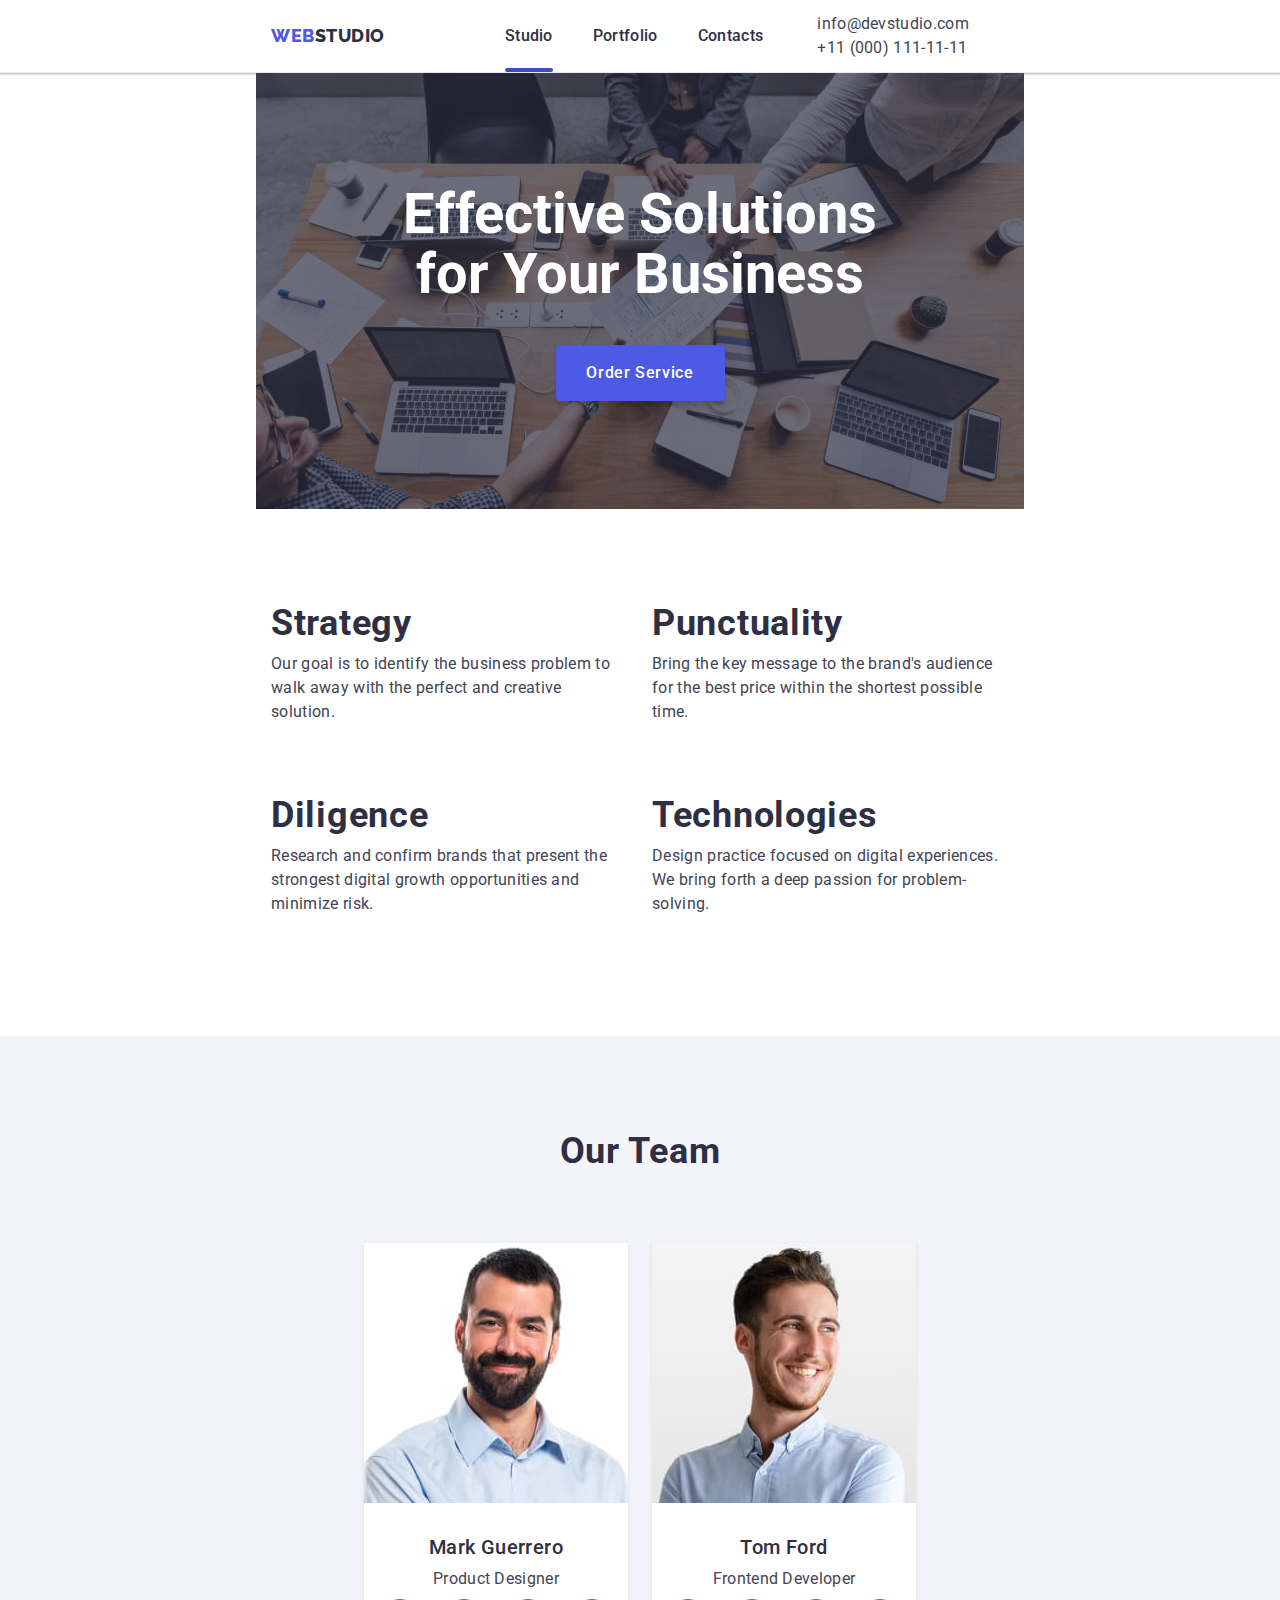
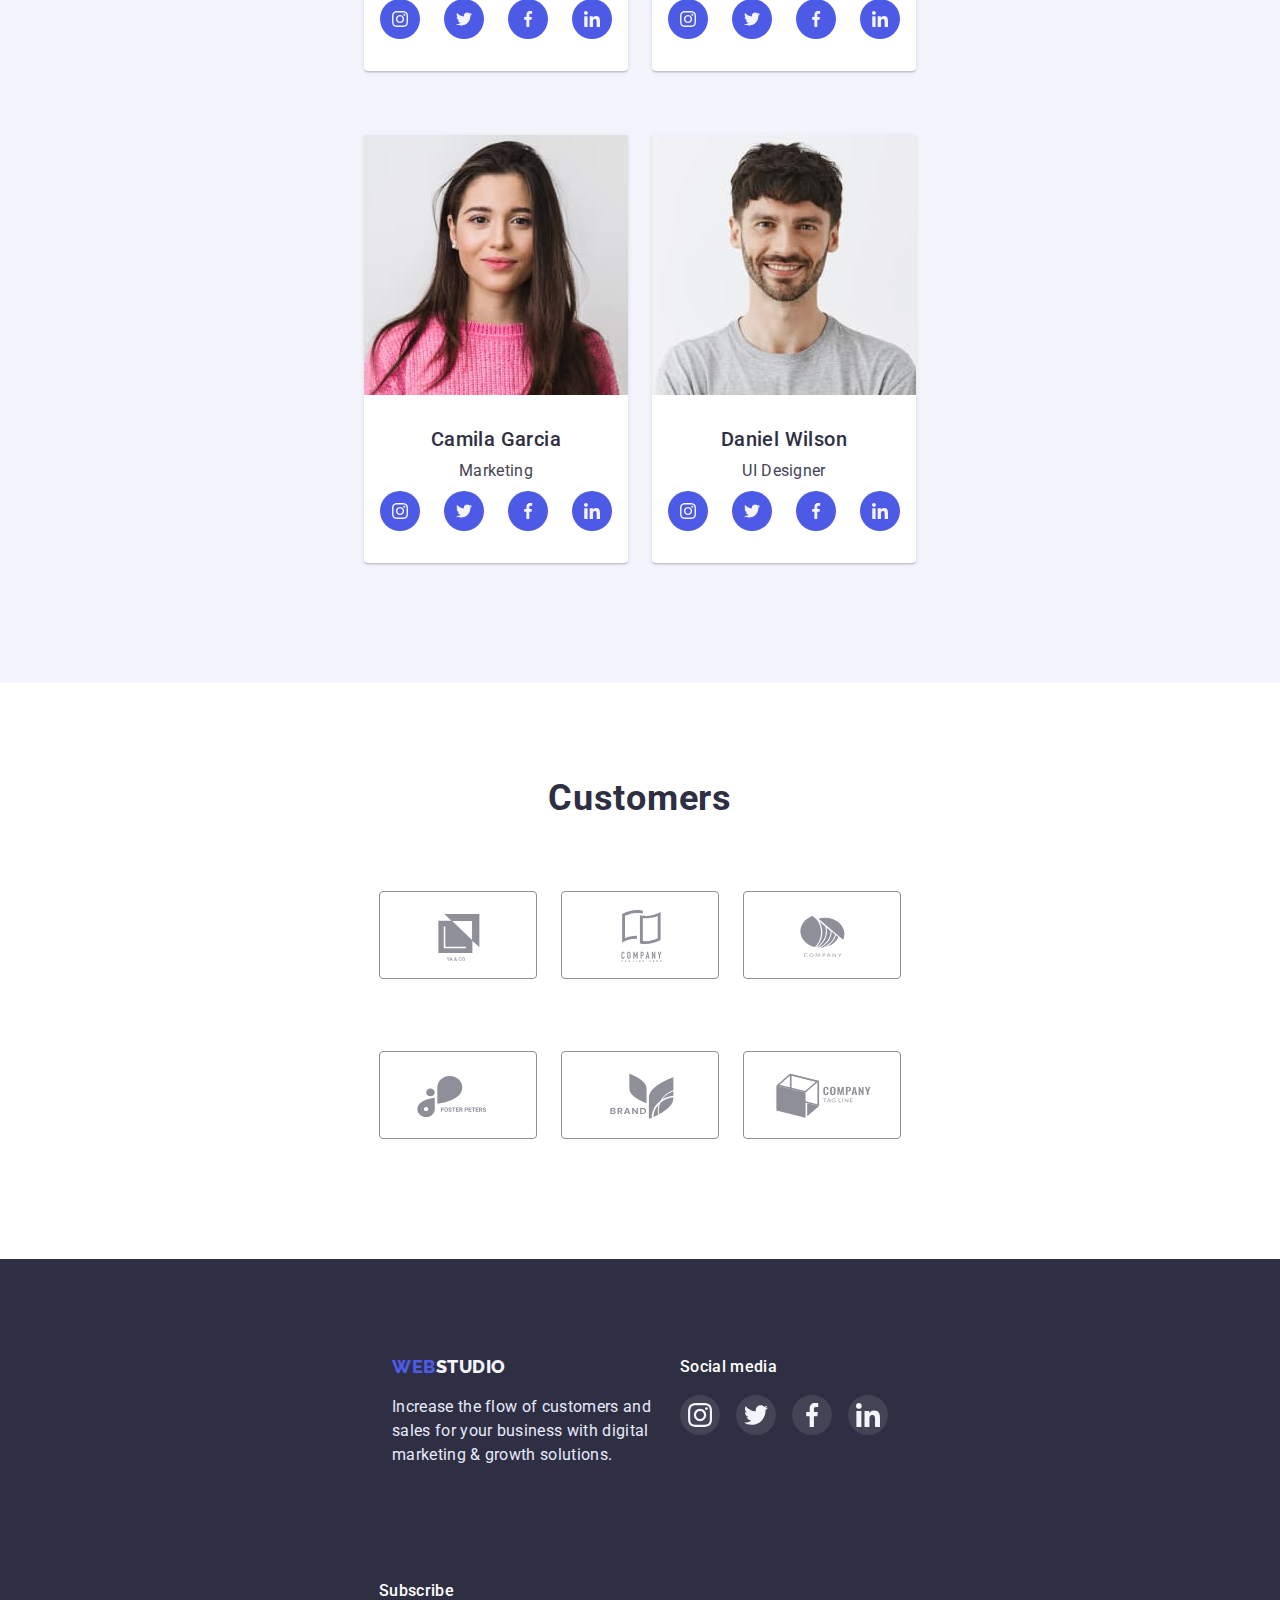
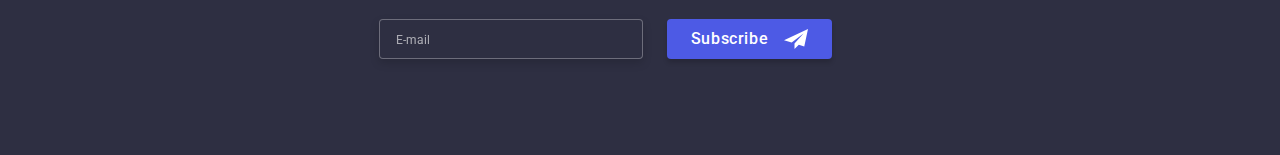
==== commit 9c4d532f: "mob_menu" ====
--- a/index.html
+++ b/index.html
@@ -25,12 +25,15 @@
     <header class="top">
       <div class="container header-container">
         <a href="/" class="logo link">WEB<span class="studio">STUDIO</span></a>
-     
-     
-
-        
+   
+        <button type="button" class="menu-open btn" data-menu-open>
+     <svg class="menu-open-icon" width="32" height="22" aria-label="on-off">
+       <use href="./images/icons.svg#icon-charm_menu"></use>
+     </svg>
+   </button>
+  
       <!-------------------- MENU-GENERAL ------------------------>
-      </div>
+      
         <nav class="navigation">
           <ul class="menu list">
             <li><a href="" class="menu-item link current">Studio</a></li>
@@ -52,6 +55,75 @@
           </li>
         </ul>
       </div>
+      
+      <!---------------------- MOBILE-MENU ---------------------------->
+  <div class="mob-menu is-hidden" data-menu>
+    <div class="container">
+      <div class="mob-menu-top">
+        
+      <button type="button" class="mob-close" data-menu-close>
+          <svg width="8" height="8" class="mob-close-cross">
+            <use href="./images/icons.svg#icon-close-cross"></use>
+          </svg>
+        </button>
+
+        <nav>
+            <ul class="mob-menu-list list">
+              <li class="mob-menu-item">
+                <a href="" class="mob-menu-link link current">Studio</a></li>
+              <li class="mob-menu-item">
+                <a href="./portfolio.html" class="mob-menu-link link">Portfolio</a>
+              </li>
+              <li class="mob-menu-item">
+                <a href="" class="mob-menu-link link">Contacts</a></li>
+            </ul>
+        </nav>
+      </div>
+
+      <div class="mob-menu-bottom">
+            <ul class="mob-menu-contact list">
+              <li class="mob-menu-phone">
+                <a class="link" href="tel:+110001111111">+11 (000) 111-11-11</a>
+              </li>
+            <li class="">
+              <a class="link mob-menu-mail" href="mailto:info@devstudio.com">info@devstudio.com</a>
+            </li>
+            </ul>
+
+            <ul class="soc-mob-contacts list">
+              <li class="soc-items">
+                <a href="" class="soc-link link">
+                  <svg class="soc-icon" width="16" height="16">
+                    <use href="./images/icons.svg#icon-instagram"></use>
+                  </svg>
+                </a>
+              </li>
+              <li class="soc-items">
+                <a href="" class="soc-link link">
+                  <svg class="soc-icon" width="16" height="16">
+                    <use href="./images/icons.svg#icon-twitter"></use>
+                  </svg>
+                </a>
+              </li>
+              <li class="soc-items">
+                <a href="" class="soc-link link">
+                  <svg class="soc-icon" width="16" height="16">
+                    <use href="./images/icons.svg#icon-facebook"></use>
+                  </svg>
+                </a>
+              </li>
+              <li class="soc-items">
+                <a href="" class="soc-link link">
+                  <svg class="soc-icon" width="16" height="16">
+                    <use href="./images/icons.svg#icon-linkedin"></use>
+                  </svg>
+                </a>
+              </li>
+            </ul>
+      </div>
+    </div>
+  </div>
+</div>
     </header>
     <main>
 
@@ -503,73 +575,6 @@
           </form>
         </div>
       </div>
-
-    <!---------------------- MOBILE-MENU ---------------------------->
-        <div class="container">
-          <button type="button" class="menu-open btn" aria-expanded="false" aria-controls="menu-container" data-menu-button>
-            <svg class="menu-open-icon" width="32" height="22" aria-label="on-off">
-              <use href="./images/icons.svg#icon-charm_menu"></use>
-            </svg>
-          </button>
-          <nav>
-            <div class="mob-menu">
-
-              <button type="button" class="mob-close" data-modal-close>
-                <svg width="8" height="8" class="mob-close-cross">
-                  <use href="./images/icons.svg#icon-close-cross"></use>
-                </svg>
-              </button>
-
-              <ul class="mob-menu-list list">
-                <li><a href="" class="mob-menu-item link current">Studio</a></li>
-                <li>
-                  <a href="./portfolio.html" class="mob-menu-item link">Portfolio</a>
-                </li>
-                <li><a href="" class="mob-menu-item link">Contacts</a></li>
-              </ul>
-
-              <ul class="mob-menu-contact list">
-                <li class="mob-menu-mail">
-                  <a class="link" href="mailto:info@devstudio.com">info@devstudio.com</a>
-                </li>
-                <li class="mob-menu-phone">
-                  <a class="link" href="tel:+110001111111">+11 (000) 111-11-11</a>
-                </li>
-              </ul>
-        
-              <ul class="mob-menu-soc-contacts list">
-                <li class="mob-menu-soc-items">
-                  <a href="" class="mob-menu-soc-link link">
-                    <svg class="mob-menu-soc-icon" width="16" height="16">
-                      <use href="./images/icons.svg#icon-instagram"></use>
-                    </svg>
-                  </a>
-                </li>
-                <li class="mob-menu-soc-items">
-                  <a href="" class="mob-menu-soc-link link">
-                    <svg class="mob-menu-soc-icon" width="16" height="16">
-                      <use href="./images/icons.svg#icon-twitter"></use>
-                    </svg>
-                  </a>
-                </li>
-                <li class="mob-menu-soc-items">
-                  <a href="" class="mob-menu-soc-link link">
-                    <svg class="mob-menu-soc-icon" width="16" height="16">
-                      <use href="./images/icons.svg#icon-facebook"></use>
-                    </svg>
-                  </a>
-                </li>
-                <li class="mob-menu-soc-items">
-                  <a href="" class="mob-menu-soc-link link">
-                    <svg class="mob-menu-soc-icon" width="16" height="16">
-                      <use href="./images/icons.svg#icon-linkedin"></use>
-                    </svg>
-                  </a>
-                </li>
-              </ul>
-            </div>
-        </div>
-        </nav>
         
 
    <!-------------------------- JS_SCRIPT ---------------------------->
--- a/css/styles.css
+++ b/css/styles.css
@@ -89,6 +89,9 @@
     box-shadow: 0px 2px 1px rgba(46, 47, 66, 0.08), 0px 1px 1px rgba(46, 47, 66, 0.16), 0px 1px 6px rgba(46, 47, 66, 0.08);
     border-bottom: var(--border-color)
 }
+.header-container {
+    gap: 150px;
+}
 .logo {
     font-family: 'Raleway', sans-serif;
     font-weight: 800;
@@ -97,7 +100,7 @@
     letter-spacing: 0.03em;
     text-transform: uppercase;
     color: var(--first-logo-color);
-    margin-right: 76px;
+
 }
 .studio {
     color: var(--second-logo-color);
@@ -112,6 +115,7 @@
 .menu {
     display: none;
 }
+
 
 /* -------------------------HERO------------------- */
 .hero {
--- a/css/mobile.css
+++ b/css/mobile.css
@@ -7,6 +7,10 @@
     .modal {
         width: 320px;
     }
+    .logo {
+        margin-right: 0;
+    }
+    
 }
 
 
--- a/css/mobile_menu.css
+++ b/css/mobile_menu.css
@@ -1,42 +1,34 @@
-
+/* ----------BURGER & CLOSE-------------- */
 .menu-open {
+    /* display: flex;
+    align-items: center;
+    justify-content: center; */
     width: 32px;
     height: 22px;
-    padding: 0;
     border: none;
     background-color: transparent;
 }
 
-.menu-open-icon {}
-
-.mob-menu {
-    position: fixed;
-    top: 0;
-    left: 0;
-    width: 100vw;
-    height: 100vh;
-    z-index: 1;
-    background-color: #FFFFFF;
+.header-container {
+    display: flex;
+    align-items: center;
+    gap: 249px;
+    padding-top: 24px;
+    padding-bottom: 24px;
 }
 
 .mob-close {
     position: absolute;
-        top: 24px;
-        right: 24px;
-        width: 24px;
-        height: 24px;
-        border-radius: 50%;
-        cursor: pointer;
-        background-color: var(--modal-close-bc);
-        border: 1px solid rgba(0, 0, 0, 0.1);
-        transition: background-color var(--transition),
-            fill var(--transition);
-}
-
-.modal-close:hover,
-.modal-close:focus {
-    background-color: var(--first-active-color);
-    fill: var(--btn-color);
+    top: 24px;
+    right: 24px;
+    width: 24px;
+    height: 24px;
+    border-radius: 50%;
+    cursor: pointer;
+    background-color: var(--modal-close-bc);
+    border: 1px solid rgba(0, 0, 0, 0.1);
+    transition: background-color var(--transition),
+        fill var(--transition);
 }
 
 .mob-close-cross {
@@ -46,48 +38,111 @@
     transform: translate(-50%, -50%);
 }
 
+.mob-close:hover,
+.mob-close:focus {
+    background-color: var(--first-active-color);
+    fill: var(--btn-color);
+}
 
-.mob-menu-list {}
+/* -----------MOB MENU -----------*/
+.mob-menu {
+    position: fixed;
+    top: 0;
+    z-index: 1;
+    width: 100vw;
+    height: 100vh;
+    background-color: #ffffff;
+    padding: 40px;
+    overflow-y: scroll;
+}
 
+/* .mob-menu>.container {
+    height: 100%;
+    display: flex;
+    flex-direction: column;
+    justify-content: space-between;
+    overflow: auto;
+} */
+
+/* -------------MENU_SITE-------------------- */
+
+.mob-menu-list {
+    margin-bottom: 284px;
+    margin-top: 16px;
+}
+.mob-menu-item:not(:last-child) {
+    margin-bottom: 40px;
+}
+.mob-menu-link {
+    font-weight: 700;
+    font-size: 36px;
+    line-height: 1.1;
+    letter-spacing: 0.02em;
+    color: #2E2F42;
+}
 .mob-menu-item {
     font-weight: 700;
-        font-size: 36px;
-        line-height: 1.1;
-        letter-spacing: 0.02em;    
-        color: var(--menu-color);
+    font-size: 36px;
+    line-height: 1.1;
+    letter-spacing: 0.02em;
+    color: var(--menu-color);
+}
+.mob-menu-link:hover,
+.mob-menu-link:focus {
+    background-color: var(--first-active-color);
 }
 
-.mob-menu-contact {}
-
+/* ----------------CONTACTS---------------- */
+.mob-menu-phone {
+    font-weight: 600;
+    font-size: 36px;
+    line-height: 1.1;
+    color: var(--active-color);
+    transition: color var(--transition);
+    margin-bottom: 40px;
+}
 
 .mob-menu-mail {
     font-weight: 500;
-        font-size: 20px;
-        line-height: 1.2; 
-        letter-spacing: 0.02em;
-        color: var(--slate-color);
+    font-size: 20px;
+    line-height: 1.2;
+    letter-spacing: 0.02em;
+    color: var(--slate-color);
+    transition: color var(--transition);
 }
 
-.mob-menu-phone {
-    font-weight: 600;
-    font-size: 36px;
-    line-height: 1.1;    
+.connection {
+    color: var(--slate-color);
+        }
+
+
+
+.mob-menu-item:hover,
+.mob-menu-item:focus,
+.mob-menu-mail:hover,
+.mob-menu-mail:focus,
+.mob-menu-phone:hover,
+.mob-menu-phone:focus {
     color: var(--active-color);
 }
 
-
-.mob-menu-soc-contacts {
+.current {
+    color: var(--active-color);
+}
+/*---------------- SOC_NETWORK -------------------- */
+.soc-mob-contacts{
     display: flex;
-    justify-content: center;
-    gap: 56px;
+    justify-content: space-between;
+    gap: 24px;
+    margin-top: 48px;
 }
 
-.mob-menu-soc-items {
+.soc-items {
     width: 40px;
     height: 40px;
 }
 
-.mob-menu-soc-link {
+.soc-link {
     transition: background-color var(--transition);
     width: 100%;
     height: 100%;
@@ -97,89 +152,12 @@
     display: flex;
     align-items: center;
 }
-.mob-menu-soc-icon {
-        fill: #F4F4FD;
-}
-.mob-menu-soc-link:hover,
-.mob-menu-soc-link:focus {
-    background-color: var(--first-active-color);
+
+.soc-icon {
+    fill: #F4F4FD;
 }
 
-.contact {
-    display: block;
-    margin-left: auto;
-}
-
-.menu {
-    display: flex;
-    align-items: center;
-    gap: 40px;
-}
-
-.menu-item {
-    position: relative;
-    transition: color var(--transition);
-    font-weight: 500;
-    color: var(--menu-color);
-    padding-top: 24px;
-    padding-bottom: 24px;
-    display: block;
-    line-height: 1.5;
-    letter-spacing: 0.02em;
-}
-
-.menu-item:hover,
-.menu-item:focus,
-.mail:hover,
-.mail:focus,
-.phone:hover,
-.phone:focus,
-.agreement {
-    color: var(--active-color);
-}
-
-.menu-item.current::after {
-    content: '';
-    position: absolute;
-    left: 0;
-    bottom: 0;
-    width: 100%;
-    height: 4px;
+.soc-link:hover,
+.soc-link:focus {
     background-color: var(--first-active-color);
-    border-radius: 2px;
-}
-
-.connection {
-    line-height: 1.5;
-    letter-spacing: 0.02em;
-    color: var(--slate-color);
-}
-
-.mail {
-    transition: color var(--transition);
-    margin-right: 40px;
-}
-
-.phone {
-    transition: color var(--transition);
-    font-weight: 400;
-}
-
-/* .mob-menu {
-    position: fixed;
-    top: 0;
-    z-index: 1;
-    width: 100vw;
-    height: 100vh;
-    background-color: #ffffff;
-    padding-top: 48px;
-    padding-bottom: 48px;
-}
-
-.mob-menu>.container {
-    height: 100%;
-    display: flex;
-    flex-direction: column;
-    justify-content: space-between;
-    overflow: auto;
-} */
+}--- a/css/tablet.css
+++ b/css/tablet.css
@@ -7,6 +7,18 @@
     .header-container {
         display: flex;
         align-items: center;
+            padding-top: 0;
+                padding-bottom: 0;
+                gap: 0;
+    }
+    .logo {
+        margin-right: 120px;
+    }
+    .mob-menu {
+        display: none;
+    }
+    .menu-open {
+        display: none;
     }
     .contact {
         display: block;
--- a/css/desktop.css
+++ b/css/desktop.css
@@ -4,6 +4,9 @@
     }
 
 /* ----------------------- TOP-LINE -----------------------*/
+.logo {
+    margin-right: 76px;
+}
 .contact {
     display: flex;
     align-items: center;
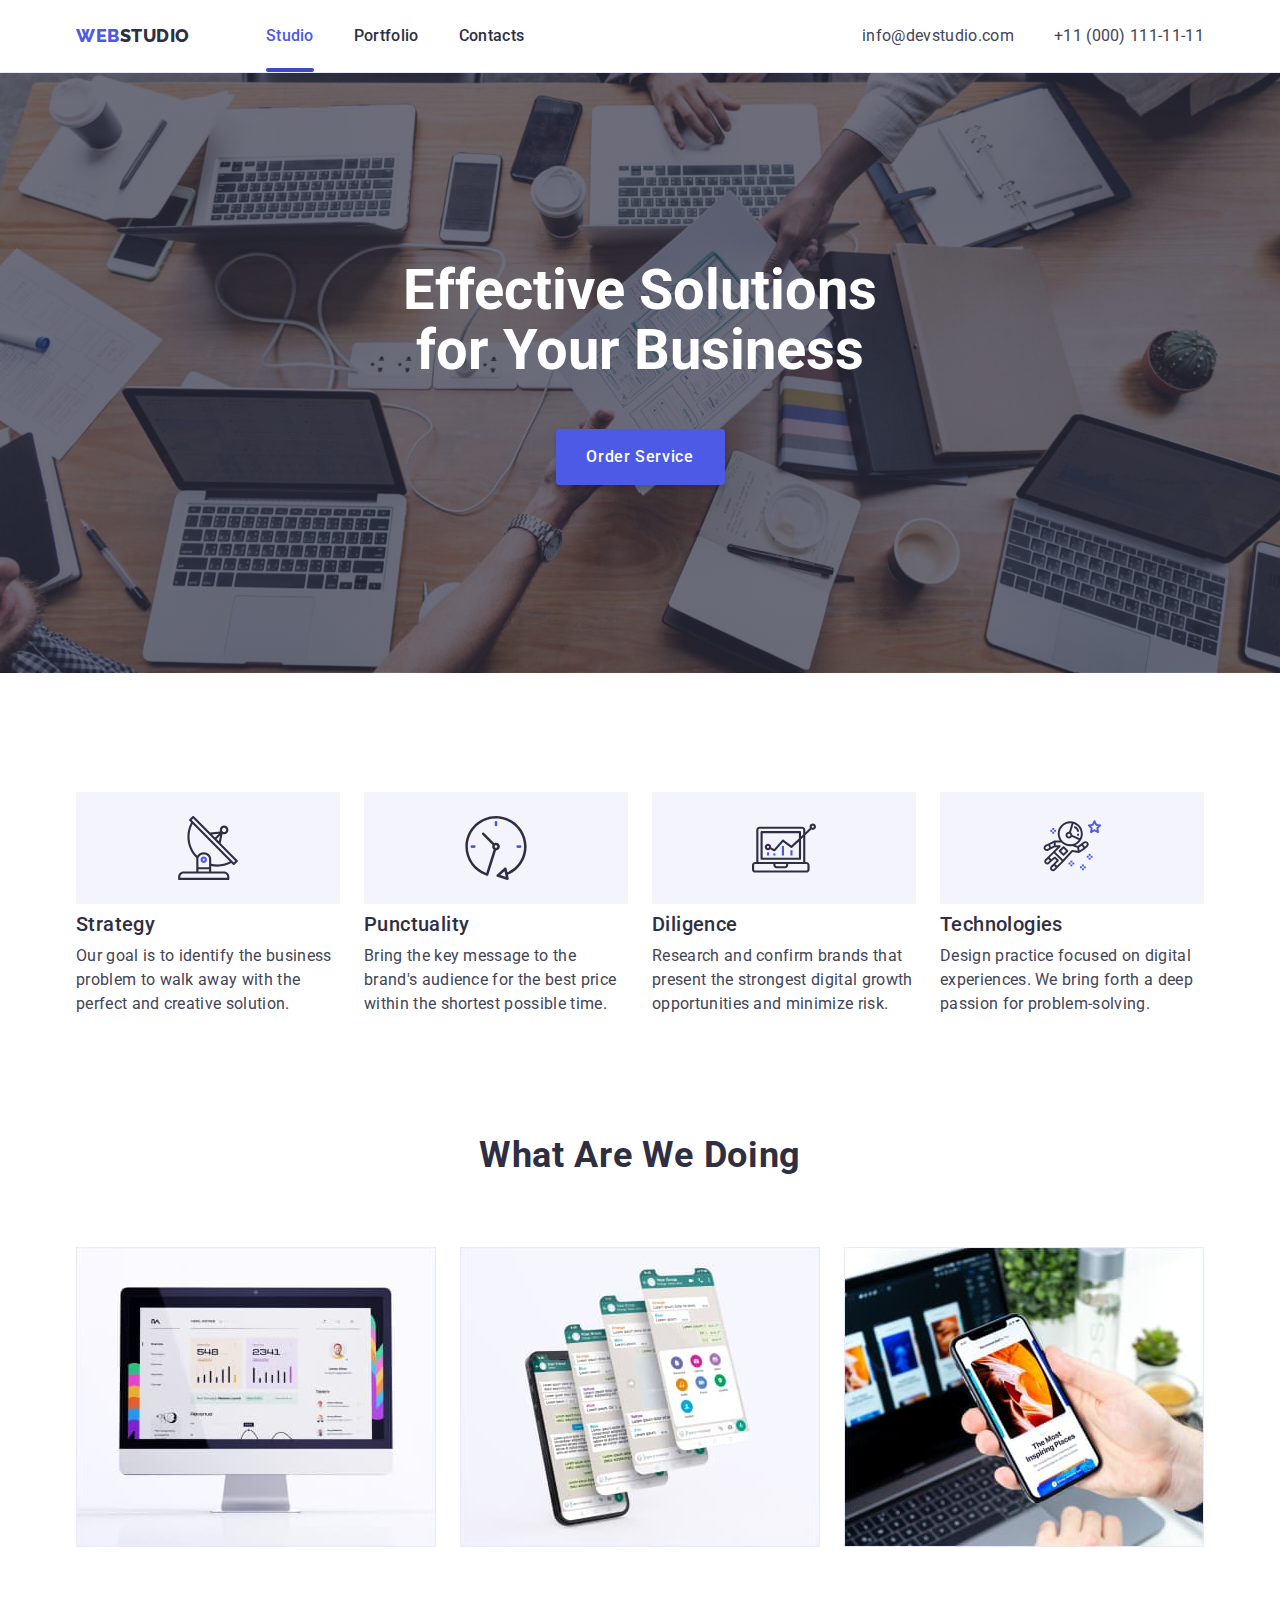
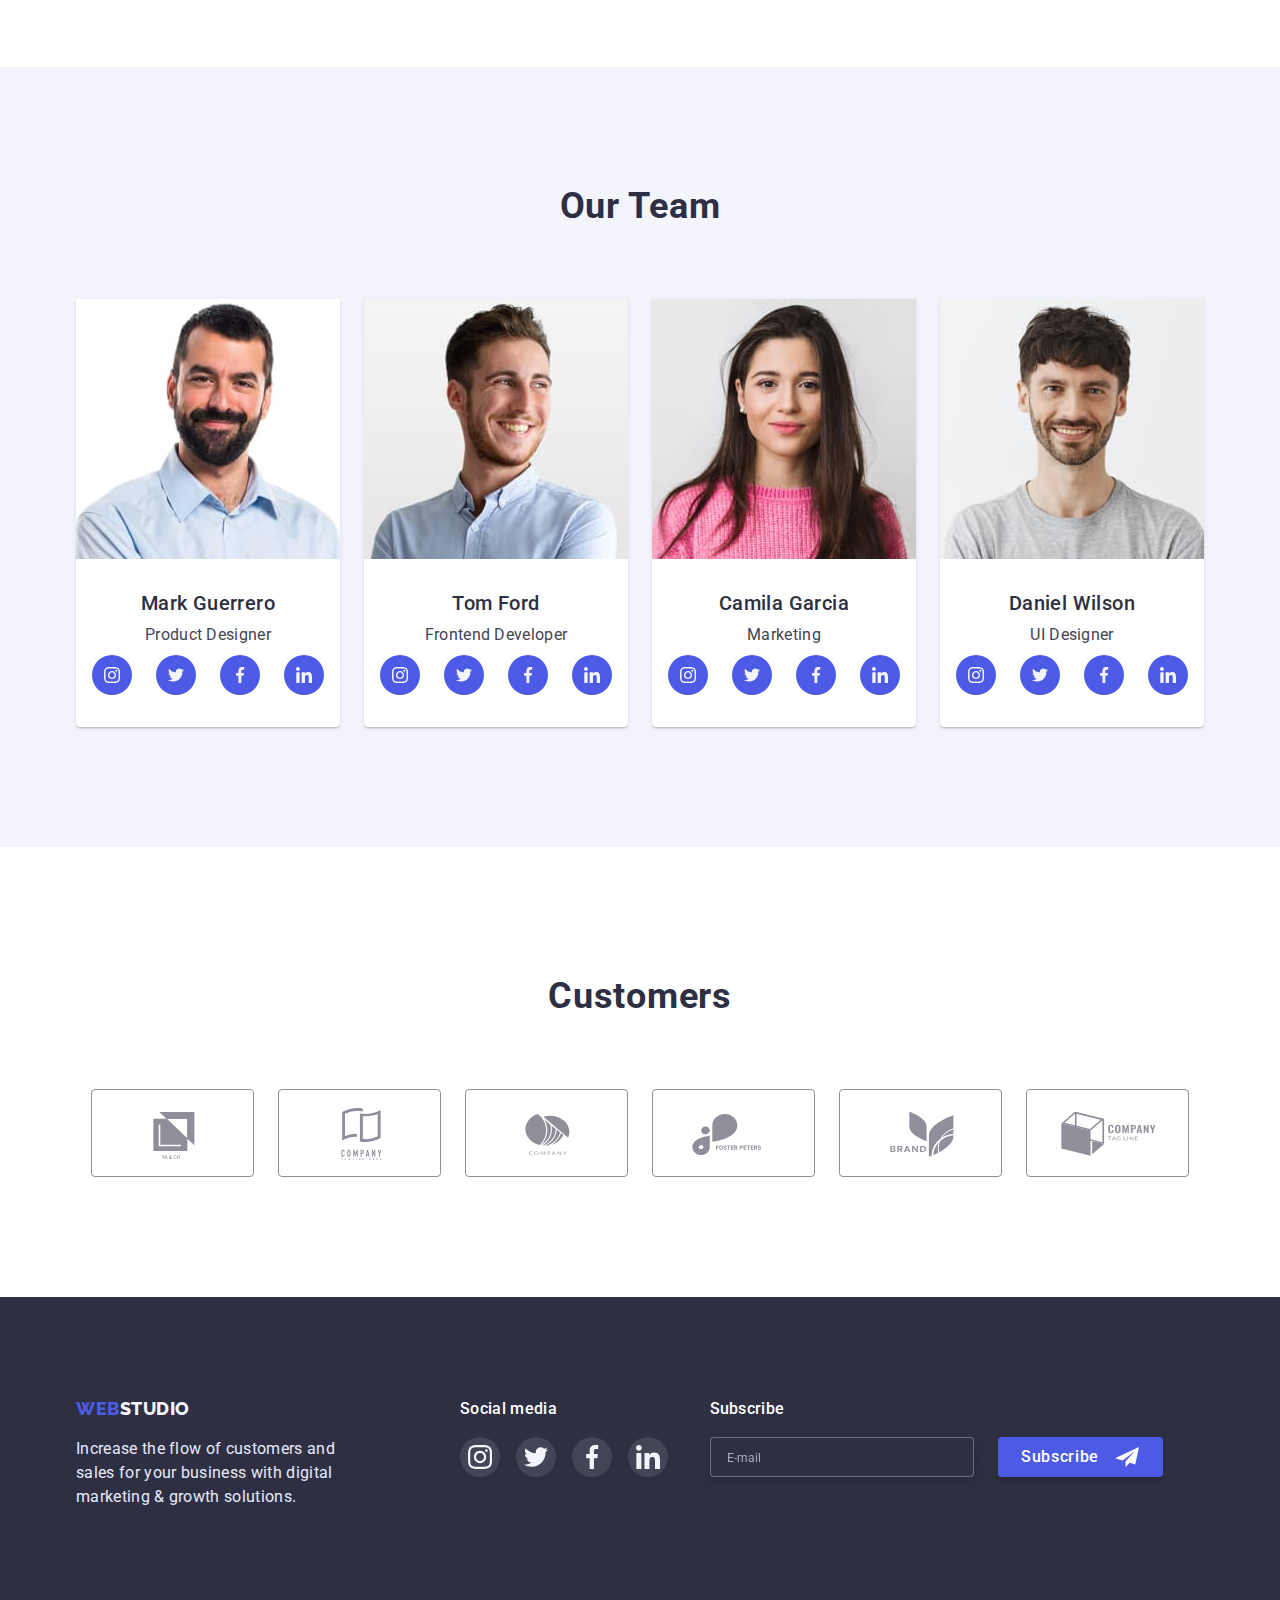
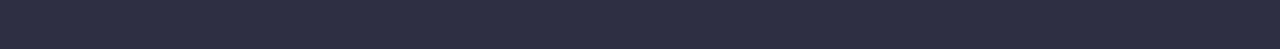
==== commit a01139c3: "1_1" ====
--- a/index.html
+++ b/index.html
@@ -13,8 +13,9 @@
     />
     <link rel="stylesheet" href="./css/normalize.css" />
     <link rel="stylesheet" href="./css/styles.css" />
+      <link rel="stylesheet" href="./css/mobile_menu.css" />
     <link rel="stylesheet" href="./css/mobile.css" />
-    <link rel="stylesheet" href="./css/mobile_menu.css" />
+  
     <link rel="stylesheet" href="./css/tablet.css" />
     <link rel="stylesheet" href="./css/desktop.css" />
   </head>
@@ -26,11 +27,11 @@
       <div class="container header-container">
         <a href="/" class="logo link">WEB<span class="studio">STUDIO</span></a>
    
-        <button type="button" class="menu-open btn" data-menu-open>
-     <svg class="menu-open-icon" width="32" height="22" aria-label="on-off">
-       <use href="./images/icons.svg#icon-charm_menu"></use>
-     </svg>
-   </button>
+          <button type="button" class="menu-open btn" data-menu-open>
+            <svg class="menu-open-icon" width="32" height="22" aria-label="on-off">
+              <use href="./images/icons.svg#icon-charm_menu"></use>
+            </svg>
+          </button>
   
       <!-------------------- MENU-GENERAL ------------------------>
       
@@ -58,7 +59,7 @@
       
       <!---------------------- MOBILE-MENU ---------------------------->
   <div class="mob-menu is-hidden" data-menu>
-    <div class="container">
+    <div class="container-mob-menu">
       <div class="mob-menu-top">
         
       <button type="button" class="mob-close" data-menu-close>
@@ -123,7 +124,6 @@
       </div>
     </div>
   </div>
-</div>
     </header>
     <main>
 
@@ -216,13 +216,16 @@
       </section>
 
       <!------------------------- TEAM ------------------------------->
-
       <section class="team section">
         <div class="container">
           <h2 class="heading ">Our Team</h2>
           <ul class="list card-general">
             <li class="team-card">
-              <img src="./images/mark.jpg" alt="mark" width="264" />
+              <img src="./images/mark.jpg" alt="mark" 
+              srcset="
+              ./images/mark.jpg 1x,
+              ./images/mark-2x.jpg 2x"
+              width="264" />
               <div class="space-card">
                 <h3 class="card-name">Mark Guerrero</h3>
                 <p class="card-title">Product Designer</p>
@@ -259,7 +262,11 @@
               </div>
             </li>
             <li class="team-card">
-              <img src="./images/tom.jpg" alt="tom" width="264" />
+              <img src="./images/tom.jpg" alt="tom" 
+              srcset="
+              ./images/tom.jpg 1x,
+              ./images/tom-2x.jpg 2x"
+              width="264" />
               <div class="space-card">
                 <h3 class="card-name">Tom Ford</h3>
                 <p class="card-title">Frontend Developer</p>
@@ -296,7 +303,11 @@
               </div>
             </li>
             <li class="team-card">
-              <img src="./images/camila.jpg" alt="camila" width="264" />
+              <img src="./images/camila.jpg" alt="camila" 
+              srcset="
+              ./images/camila.jpg 1x,
+              ./images/camila-2x.jpg 2x"
+              width="264" />
               <div class="space-card">
                 <h3 class="card-name">Camila Garcia</h3>
                 <p class="card-title">Marketing</p>
@@ -333,7 +344,11 @@
               </div>
             </li>
             <li class="team-card">
-              <img src="./images/daniel.jpg" alt="daniel" width="264" />
+              <img src="./images/daniel.jpg" alt="daniel" 
+              srcset="
+              ./images/daniel.jpg 1x,
+              ./images/daniel-2x.jpg 2x"
+              width="264" />
               <div class="space-card">
                 <h3 class="card-name">Daniel Wilson</h3>
                 <p class="card-title">UI Designer</p>
--- a/css/styles.css
+++ b/css/styles.css
@@ -90,8 +90,16 @@
     border-bottom: var(--border-color)
 }
 .header-container {
-    gap: 150px;
-}
+padding-top: 24px;
+padding-bottom: 24px;
+}
+
+.top .header-container {
+    display: flex;
+    align-items: center;
+    justify-content: space-between;
+}
+
 .logo {
     font-family: 'Raleway', sans-serif;
     font-weight: 800;
@@ -100,7 +108,6 @@
     letter-spacing: 0.03em;
     text-transform: uppercase;
     color: var(--first-logo-color);
-
 }
 .studio {
     color: var(--second-logo-color);
@@ -132,6 +139,14 @@
     background-repeat: no-repeat;
     background-size: cover;
     max-width: 428px;
+}
+
+@media (min-device-pixel-ratio: 2),
+(min-resolution: 192dpi),
+(min-resolution: 2dppx) {
+    .hero-ground {
+        background-image: linear-gradient(rgba(46, 47, 66, 0.7), rgba(46, 47, 66, 0.7)), url(../images/bcg_mob-2x.jpg);
+    }
 }
 .main-title {
     font-weight: 700;
@@ -168,6 +183,7 @@
 /* --------------------ADVANTAGES--------------------- */
 .advantages {
     padding-top: 96px;
+    padding-bottom: 96px;
 }
 .visually-hidden {
     width: 1px;
@@ -213,6 +229,7 @@
     margin-left: auto;
     margin-right: auto;
     padding-top: 96px;
+    padding-bottom: 96px;
 }
 .heading {
     font-weight: 700;
@@ -538,16 +555,16 @@
 }
 
 .modal {
-    max-width: 408px;
     position: absolute;
-    top: 50%;
+    top: 75%;
     left: 50%;
-    padding: 72px 16px 24px;
     background-color: var(--modal-bc);
     box-shadow: 0px 1px 1px rgba(0, 0, 0, 0.14), 0px 1px 3px rgba(0, 0, 0, 0.12), 0px 2px 1px rgba(0, 0, 0, 0.2);
     border-radius: 4px;
     transform: translate(-50%, -50%) scale(1);
     transition: transform var(--transition);
+    width: 310px;
+    padding: 72px 16px 24px;
 }
 
 .modal-close {
@@ -689,6 +706,7 @@
 .agreement {
     outline: none;
     margin-left: 3px;
+    color: var(--active-color);
 }
 
 /* -------------------BUTTON-SEND---------------- */
--- a/css/mobile_menu.css
+++ b/css/mobile_menu.css
@@ -1,20 +1,10 @@
 /* ----------BURGER & CLOSE-------------- */
 .menu-open {
-    /* display: flex;
-    align-items: center;
-    justify-content: center; */
     width: 32px;
     height: 22px;
     border: none;
     background-color: transparent;
-}
-
-.header-container {
-    display: flex;
-    align-items: center;
-    gap: 249px;
-    padding-top: 24px;
-    padding-bottom: 24px;
+    margin-left: auto;
 }
 
 .mob-close {
@@ -52,23 +42,15 @@
     width: 100vw;
     height: 100vh;
     background-color: #ffffff;
-    padding: 40px;
+    padding: 80px 40px 40px;
     overflow-y: scroll;
 }
-
-/* .mob-menu>.container {
-    height: 100%;
-    display: flex;
-    flex-direction: column;
-    justify-content: space-between;
-    overflow: auto;
-} */
 
 /* -------------MENU_SITE-------------------- */
 
 .mob-menu-list {
     margin-bottom: 284px;
-    margin-top: 16px;
+    /* margin-top: 16px; */
 }
 .mob-menu-item:not(:last-child) {
     margin-bottom: 40px;
@@ -95,7 +77,7 @@
 /* ----------------CONTACTS---------------- */
 .mob-menu-phone {
     font-weight: 600;
-    font-size: 36px;
+    font-size: 24px;
     line-height: 1.1;
     color: var(--active-color);
     transition: color var(--transition);
@@ -114,8 +96,6 @@
 .connection {
     color: var(--slate-color);
         }
-
-
 
 .mob-menu-item:hover,
 .mob-menu-item:focus,
@@ -160,4 +140,8 @@
 .soc-link:hover,
 .soc-link:focus {
     background-color: var(--first-active-color);
+}
+
+.no-scroll {
+    overflow: hidden;
 }--- a/css/mobile.css
+++ b/css/mobile.css
@@ -1,27 +1,33 @@
 /* меньше чем 480 (т.е.для 320) */
-@media screen and (max-width: 480px) {
+@media screen and (max-width: 479px) {
     .main-title {
         width: 280px;
         font-size: 30px;
     }
-    .modal {
-        width: 320px;
-    }
     .logo {
         margin-right: 0;
     }
+        /* .mob-menu {
+            padding: 20px;
+        } */
+                
     
 }
-
+@media screen and (min-width: 428px) {
+.modal {
+        width: 392px;
+        padding: 72px 16px 24px;
+    }
+        .mob-menu-phone {
+            font-size: 36px;
+        }
+}
 
 /* больше чем 480 */
-@media screen and (min-width: 480px) {
+@media screen and (min-width: 479px) {
     .container {
         max-width: 428px;
     }
-        .modal {
-            width: 392px;
-            padding: 72px 16px 24px;
-        }
+                
 }
 
--- a/css/tablet.css
+++ b/css/tablet.css
@@ -9,7 +9,6 @@
         align-items: center;
             padding-top: 0;
                 padding-bottom: 0;
-                gap: 0;
     }
     .logo {
         margin-right: 120px;
@@ -23,6 +22,7 @@
     .contact {
         display: block;
         margin-left: auto;
+        font-size: 12px;
     }
     .menu {
         display: flex;
@@ -45,8 +45,7 @@
     .mail:hover,
     .mail:focus,
     .phone:hover,
-    .phone:focus,
-    .agreement {
+    .phone:focus {
         color: var(--active-color);
     }
     .menu-item.current::after {
@@ -59,6 +58,9 @@
         background-color: var(--first-active-color);
         border-radius: 2px;
     }
+    .current {
+            color: var(--active-color);
+    }
     .connection {
         line-height: 1.5;
         letter-spacing: 0.02em;
@@ -66,7 +68,6 @@
     }
     .mail {
         transition: color var(--transition);
-        margin-right: 40px;
     }
     .phone {
         transition: color var(--transition);
@@ -82,6 +83,14 @@
         max-width: 768px;
         background-image: linear-gradient(rgba(46, 47, 66, 0.7), rgba(46, 47, 66, 0.7)), url(../images/bcg_tab.jpg);
     }
+
+                @media (min-device-pixel-ratio: 2),
+                (min-resolution: 192dpi),
+                (min-resolution: 2dppx) {
+                    .hero-ground {
+                        background-image: linear-gradient(rgba(46, 47, 66, 0.7), rgba(46, 47, 66, 0.7)), url(../images/bcg_tab-2x.jpg);
+                    }
+                }
     .main-title {
         font-size: 56px;
         line-height: 1.07;
@@ -163,14 +172,6 @@
     .modal {
         width: 408px;
         padding: 72px 24px 24px;
+        top: 60%;
     }
-/* --------------------------FORMS------------------------- */
-
-
-/* --------------------------COMMENT---------------------- */
-
-
-/* -------------------------CHECKBOX---------------------- */
-
-/* ------------------------BUTTON-SEND-------------------- */
 }--- a/css/desktop.css
+++ b/css/desktop.css
@@ -1,4 +1,4 @@
-@media screen and (width: 1200px) {
+@media screen and (min-width: 1200px) {
     .container {
         max-width: 1158px;
     }
@@ -10,19 +10,30 @@
 .contact {
     display: flex;
     align-items: center;
+    font-size: 16px;
+}
+.mail {
+    margin-right: 40px;
 }
 
 /* --------------------------HERO------------------------- */
-    .hero {
-        padding-top: 188px;
-        padding-bottom: 188px;
+.hero {
+    padding-top: 188px;
+    padding-bottom: 188px;
 }
+.hero-ground {
+    max-width: 1440px;
+    background-image: linear-gradient(rgba(46, 47, 66, 0.7), rgba(46, 47, 66, 0.7)), url(../images/office.jpg);
+}
+@media (min-device-pixel-ratio: 2),
+(min-resolution: 192dpi),
+(min-resolution: 2dppx) {
     .hero-ground {
-        max-width: 1440px;
-        background-image: linear-gradient(rgba(46, 47, 66, 0.7), rgba(46, 47, 66, 0.7)), url(../images/office.jpg);
+        background-image: linear-gradient(rgba(46, 47, 66, 0.7), rgba(46, 47, 66, 0.7)), url(../images/bcg_desktop-2x.jpg);
+    }
 }
-    .main-title {
-        margin: 0 auto 48px;
+.main-title {
+    margin: 0 auto 48px;
 }
 
 .works {
@@ -30,16 +41,17 @@
 }
 
   /* ----------------------ADVANTAGES--------------------- */
-    .advantages {
-        padding-top: 120px;
+.advantages {
+    padding-top: 120px;
+    padding-bottom: 120px;
      }
-    .picture-adv {
-        display: flex;
-        justify-content: center;
-        height: 112px;
-        background-color: #F4F4FD;
-        margin-bottom: 8px;
-        align-items: center;
+.picture-adv {
+    display: flex;
+    justify-content: center;
+    height: 112px;
+    background-color: #F4F4FD;
+    margin-bottom: 8px;
+    align-items: center;
     }
     .adv-list {
         gap: 24px;
@@ -68,6 +80,7 @@
 /* ----------------------------TEAM--------------------- */
     .team {
         padding-top: 120px;
+        padding-bottom: 120px;
      }
     .card-general {
         flex-wrap: nowrap;
@@ -90,7 +103,12 @@
     }
 
 /*------------------------- first-box --------------------*/
-    .first-footer-box {
+    .three-boxes {
+                row-gap: 0;
+                    column-gap: 0;
+    }
+
+.first-footer-box {
         margin-right: 120px;
     }
     .soc-contacts-footer {
@@ -100,17 +118,9 @@
     .third-footer-box {
         margin-left: auto;
     }
-}
 
 /* ------------------------BACKDROP----------------------- */
-
-
-/* --------------------------FORMS------------------------- */
-
-
-/* --------------------------COMMENT---------------------- */
-
-
-/* -------------------------CHECKBOX---------------------- */
-
-/* ------------------------BUTTON-SEND-------------------- */+.modal {
+    top: 50%;
+}
+}